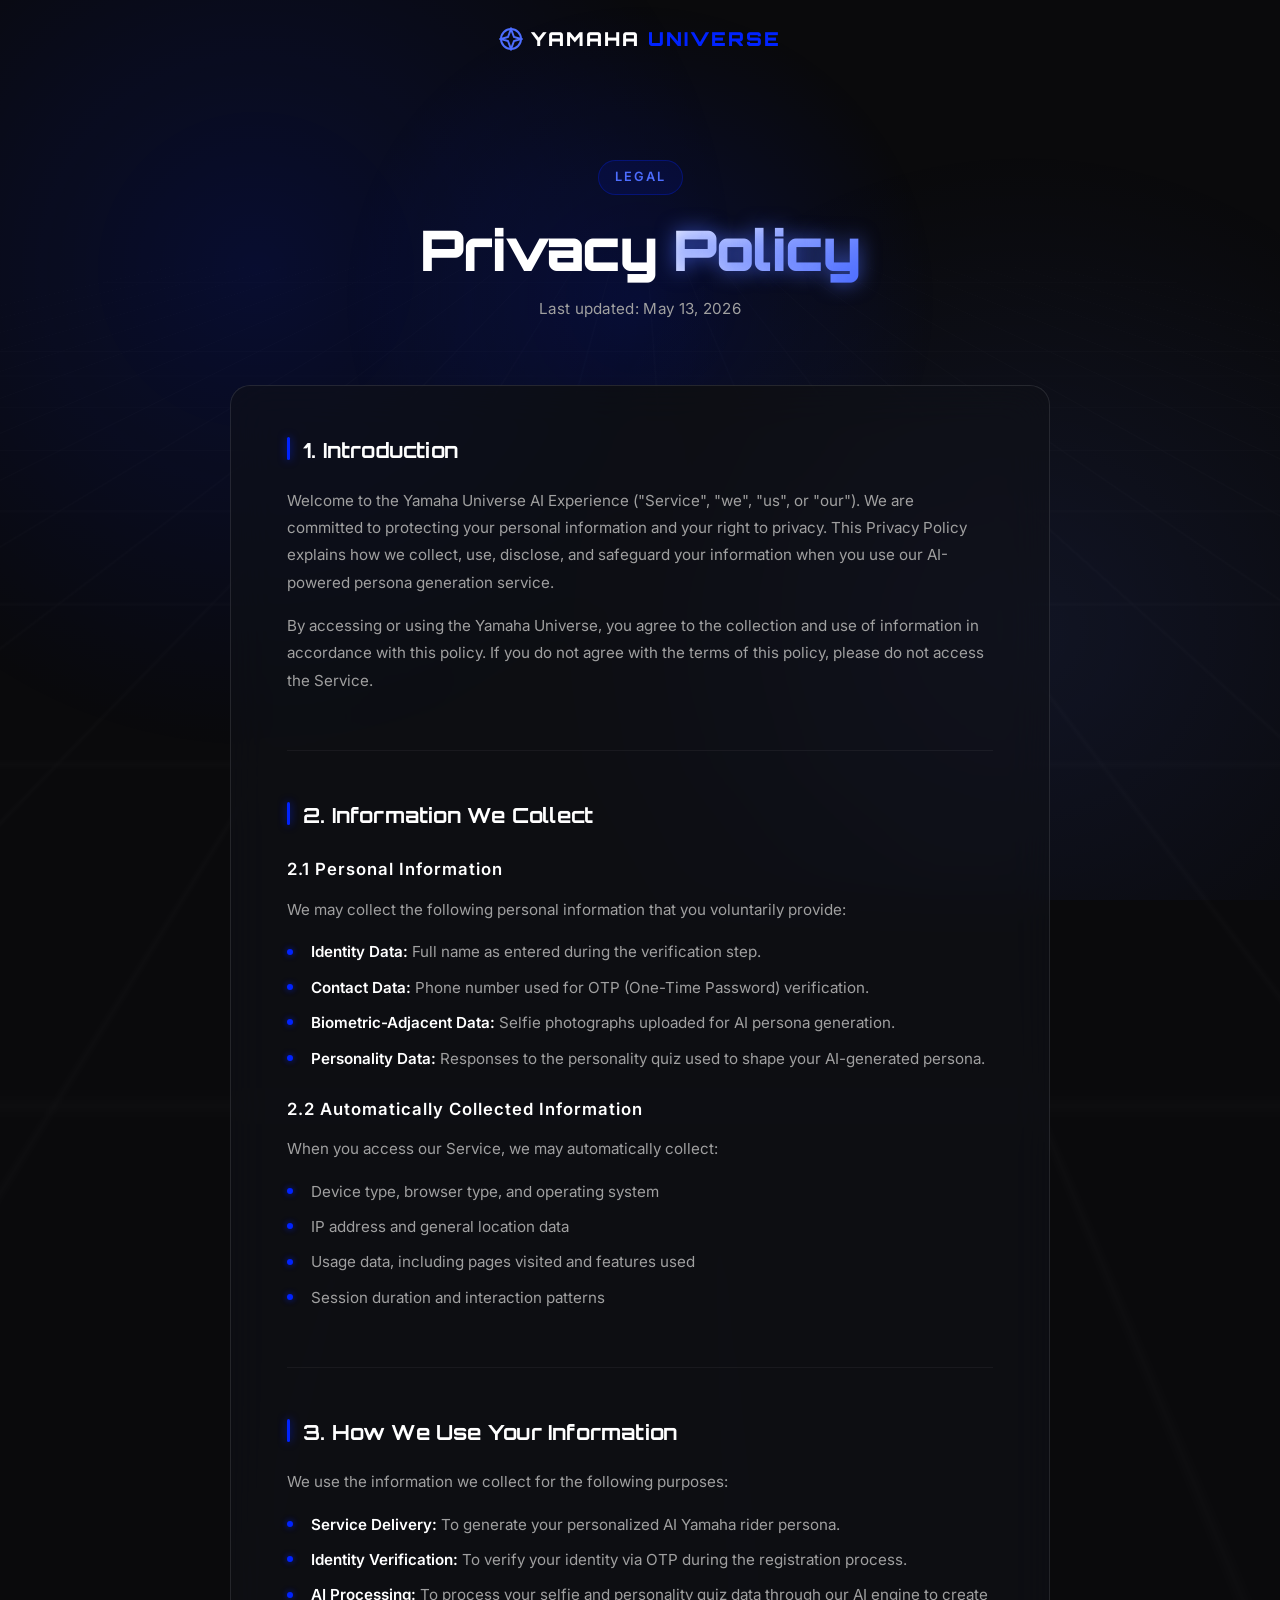
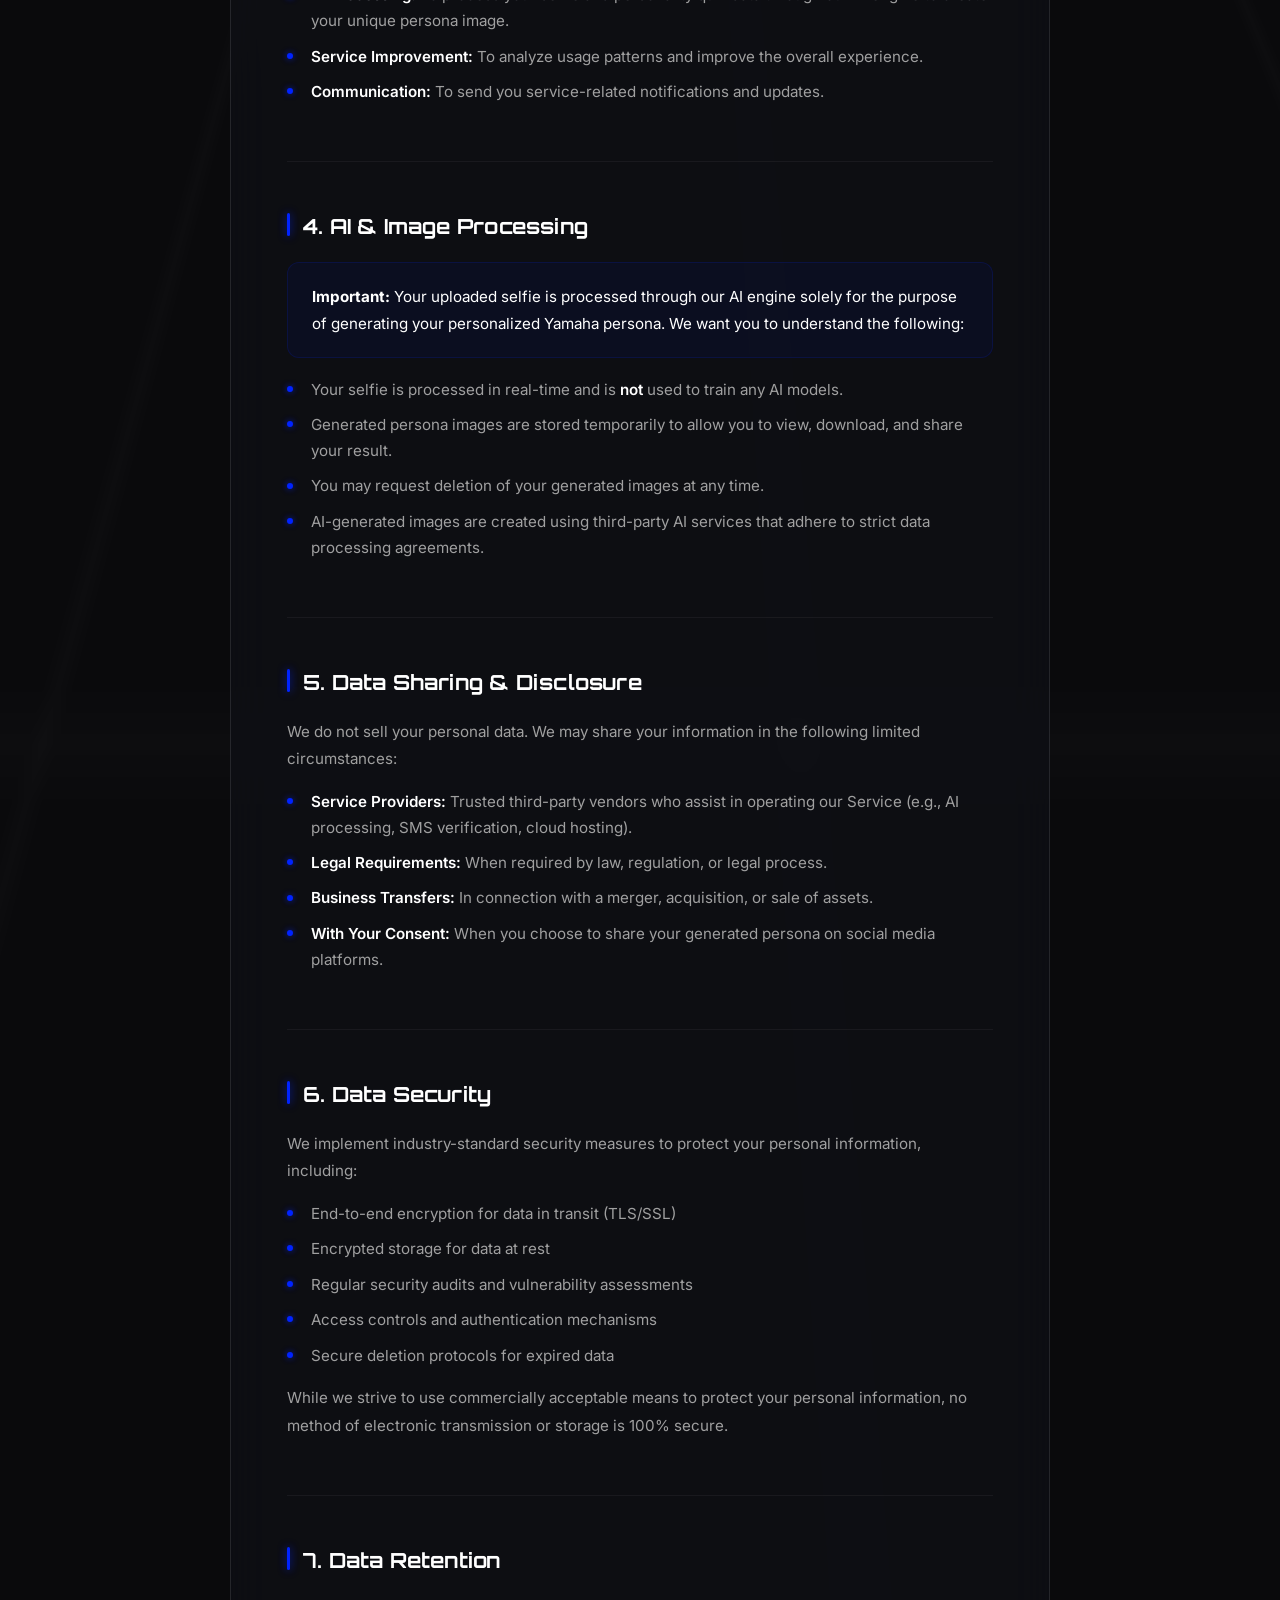
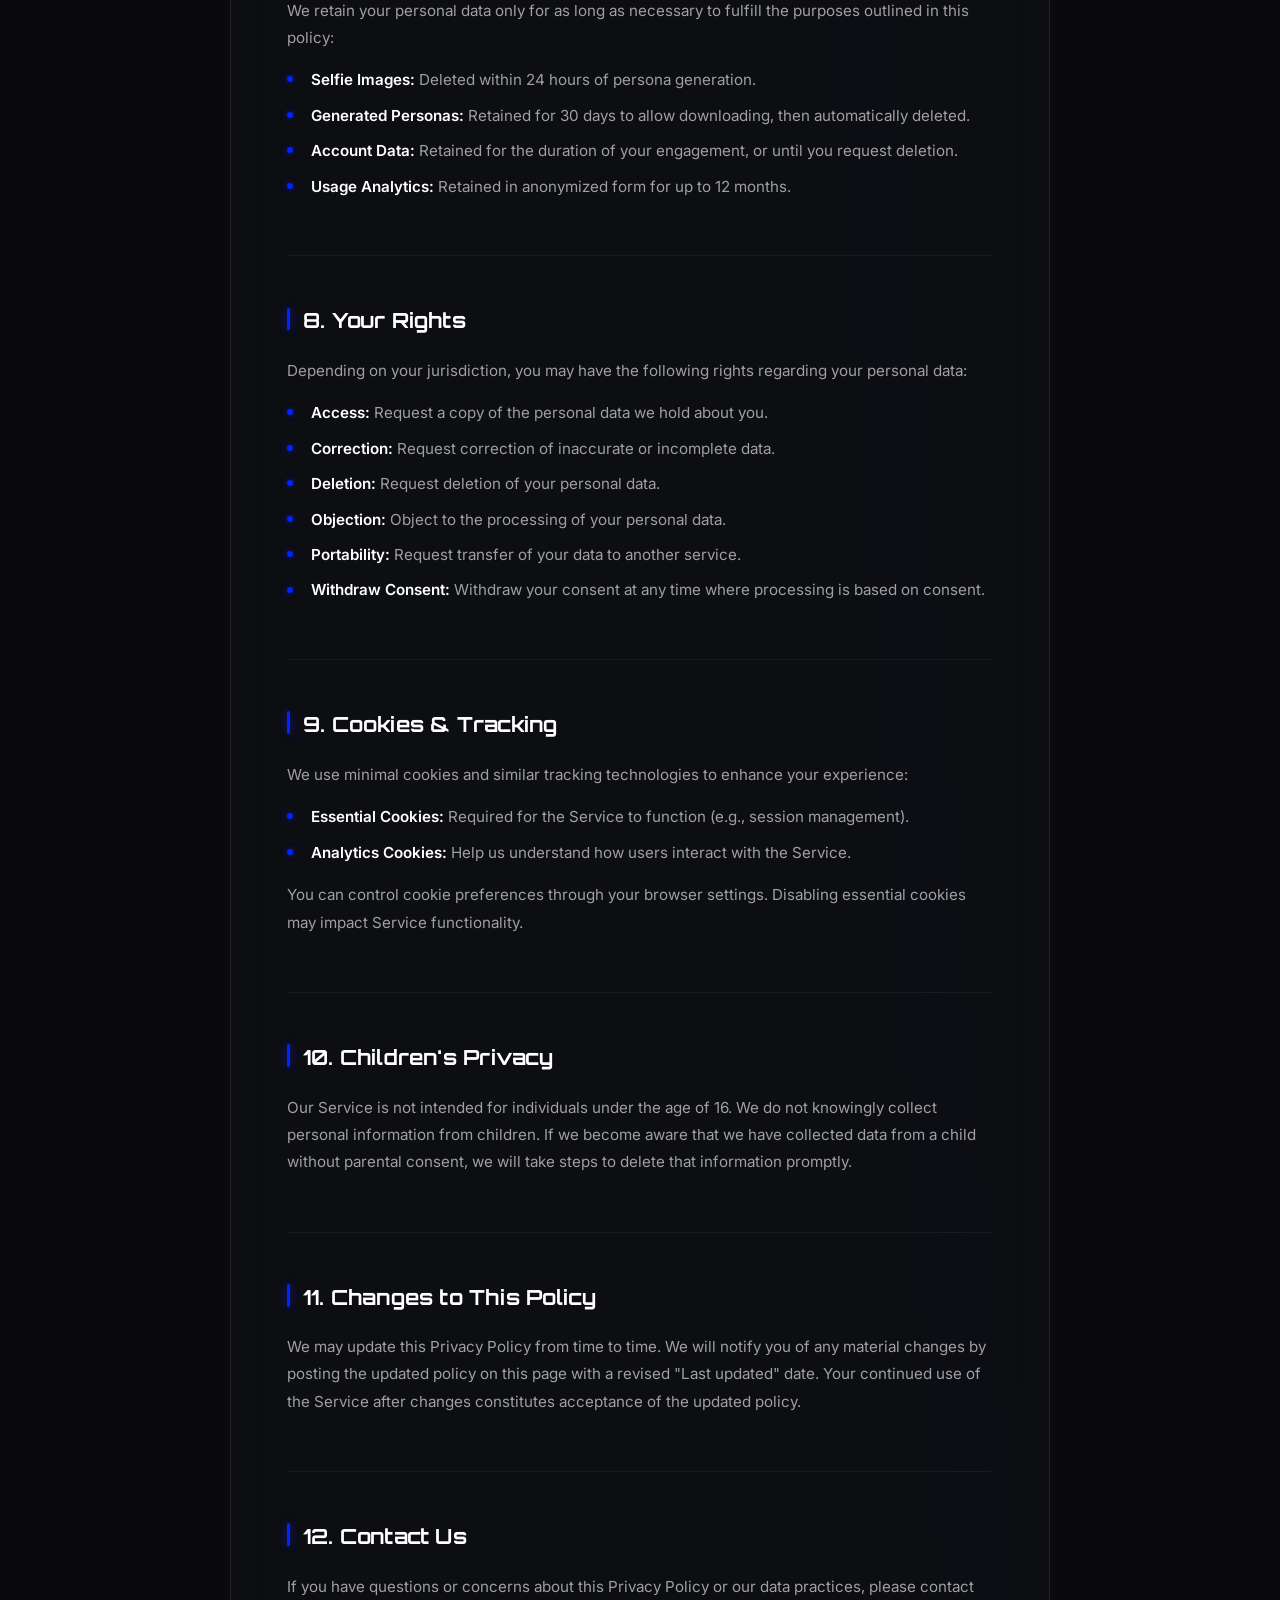
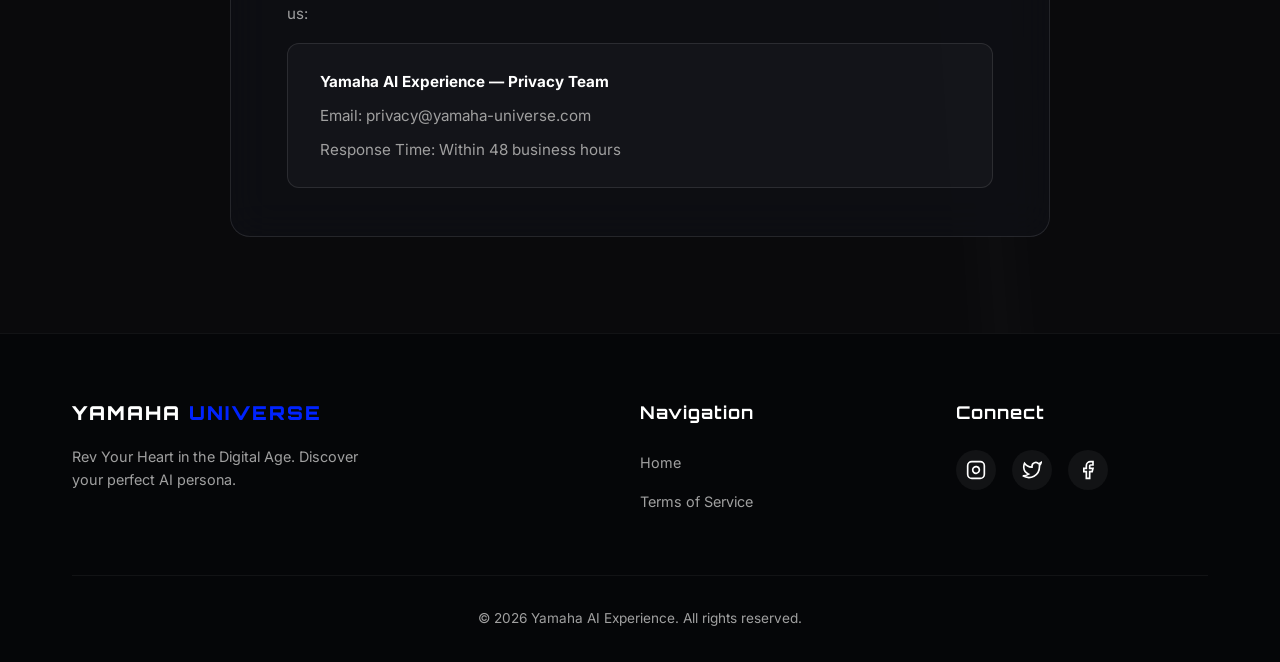
==== privacy-policy.html @ 85ea6827 "first commit" ====
<!DOCTYPE html>
<html lang="en">

<head>
    <meta charset="UTF-8">
    <meta name="viewport" content="width=device-width, initial-scale=1.0">
    <title>Privacy Policy — Yamaha Universe</title>
    <meta name="description"
        content="Privacy Policy for the Yamaha Universe AI Experience. Learn how we collect, use, and protect your personal data.">
    <link rel="stylesheet" href="css/style.css">
    <link rel="stylesheet" href="css/legal.css">
    <link rel="preconnect" href="https://fonts.googleapis.com">
    <link rel="preconnect" href="https://fonts.gstatic.com" crossorigin>
    <link
        href="https://fonts.googleapis.com/css2?family=Inter:wght@300;400;500;600&family=Orbitron:wght@500;700;900&display=swap"
        rel="stylesheet">
</head>

<body>
    <!-- Background Elements -->
    <div class="ambient-background"></div>
    <div class="grid-overlay"></div>

    <header class="navbar">
        <div class="container nav-container">
            <div class="logo">
                <a href="index.html"
                    style="text-decoration: none; color: inherit; display: flex; align-items: center; gap: 0.5rem;">
                    <svg width="24" height="24" viewBox="0 0 24 24" fill="none" stroke="currentColor" stroke-width="2"
                        class="logo-icon">
                        <circle cx="12" cy="12" r="10"></circle>
                        <polygon points="12 2 15 10 22 12 15 14 12 22 9 14 2 12 9 10"></polygon>
                    </svg>
                    YAMAHA <span class="logo-accent">UNIVERSE</span>
                </a>
            </div>
        </div>
    </header>

    <main>
        <section class="legal-hero">
            <div class="container">
                <div class="legal-hero-content fade-in">
                    <div class="badge">Legal</div>
                    <h1 class="legal-title slide-up">
                        Privacy <span class="text-gradient glow-text">Policy</span>
                    </h1>
                    <p class="legal-updated slide-up" style="animation-delay: 0.1s;">
                        Last updated: May 13, 2026
                    </p>
                </div>
            </div>
        </section>

        <section class="legal-content">
            <div class="container">
                <div class="legal-body glass-panel fade-in" style="animation-delay: 0.2s;">

                    <div class="legal-section" id="introduction">
                        <h2>1. Introduction</h2>
                        <p>Welcome to the Yamaha Universe AI Experience ("Service", "we", "us", or "our"). We are
                            committed to protecting your personal information and your right to privacy. This Privacy
                            Policy explains how we collect, use, disclose, and safeguard your information when you use
                            our AI-powered persona generation service.</p>
                        <p>By accessing or using the Yamaha Universe, you agree to the collection and use of information
                            in accordance with this policy. If you do not agree with the terms of this policy, please do
                            not access the Service.</p>
                    </div>

                    <div class="legal-section" id="information-we-collect">
                        <h2>2. Information We Collect</h2>

                        <h3>2.1 Personal Information</h3>
                        <p>We may collect the following personal information that you voluntarily provide:</p>
                        <ul>
                            <li><strong>Identity Data:</strong> Full name as entered during the verification step.</li>
                            <li><strong>Contact Data:</strong> Phone number used for OTP (One-Time Password)
                                verification.</li>
                            <li><strong>Biometric-Adjacent Data:</strong> Selfie photographs uploaded for AI persona
                                generation.</li>
                            <li><strong>Personality Data:</strong> Responses to the personality quiz used to shape your
                                AI-generated persona.</li>
                        </ul>

                        <h3>2.2 Automatically Collected Information</h3>
                        <p>When you access our Service, we may automatically collect:</p>
                        <ul>
                            <li>Device type, browser type, and operating system</li>
                            <li>IP address and general location data</li>
                            <li>Usage data, including pages visited and features used</li>
                            <li>Session duration and interaction patterns</li>
                        </ul>
                    </div>

                    <div class="legal-section" id="how-we-use">
                        <h2>3. How We Use Your Information</h2>
                        <p>We use the information we collect for the following purposes:</p>
                        <ul>
                            <li><strong>Service Delivery:</strong> To generate your personalized AI Yamaha rider
                                persona.</li>
                            <li><strong>Identity Verification:</strong> To verify your identity via OTP during the
                                registration process.</li>
                            <li><strong>AI Processing:</strong> To process your selfie and personality quiz data through
                                our AI engine to create your unique persona image.</li>
                            <li><strong>Service Improvement:</strong> To analyze usage patterns and improve the overall
                                experience.</li>
                            <li><strong>Communication:</strong> To send you service-related notifications and updates.
                            </li>
                        </ul>
                    </div>

                    <div class="legal-section" id="ai-data">
                        <h2>4. AI & Image Processing</h2>
                        <div class="legal-highlight">
                            <p><strong>Important:</strong> Your uploaded selfie is processed through our AI engine
                                solely for the purpose of generating your personalized Yamaha persona. We want you to
                                understand the following:</p>
                        </div>
                        <ul>
                            <li>Your selfie is processed in real-time and is <strong>not</strong> used to train any AI
                                models.</li>
                            <li>Generated persona images are stored temporarily to allow you to view, download, and
                                share your result.</li>
                            <li>You may request deletion of your generated images at any time.</li>
                            <li>AI-generated images are created using third-party AI services that adhere to strict data
                                processing agreements.</li>
                        </ul>
                    </div>

                    <div class="legal-section" id="data-sharing">
                        <h2>5. Data Sharing & Disclosure</h2>
                        <p>We do not sell your personal data. We may share your information in the following limited
                            circumstances:</p>
                        <ul>
                            <li><strong>Service Providers:</strong> Trusted third-party vendors who assist in operating
                                our Service (e.g., AI processing, SMS verification, cloud hosting).</li>
                            <li><strong>Legal Requirements:</strong> When required by law, regulation, or legal process.
                            </li>
                            <li><strong>Business Transfers:</strong> In connection with a merger, acquisition, or sale
                                of assets.</li>
                            <li><strong>With Your Consent:</strong> When you choose to share your generated persona on
                                social media platforms.</li>
                        </ul>
                    </div>

                    <div class="legal-section" id="data-security">
                        <h2>6. Data Security</h2>
                        <p>We implement industry-standard security measures to protect your personal information,
                            including:</p>
                        <ul>
                            <li>End-to-end encryption for data in transit (TLS/SSL)</li>
                            <li>Encrypted storage for data at rest</li>
                            <li>Regular security audits and vulnerability assessments</li>
                            <li>Access controls and authentication mechanisms</li>
                            <li>Secure deletion protocols for expired data</li>
                        </ul>
                        <p>While we strive to use commercially acceptable means to protect your personal information, no
                            method of electronic transmission or storage is 100% secure.</p>
                    </div>

                    <div class="legal-section" id="data-retention">
                        <h2>7. Data Retention</h2>
                        <p>We retain your personal data only for as long as necessary to fulfill the purposes outlined
                            in this policy:</p>
                        <ul>
                            <li><strong>Selfie Images:</strong> Deleted within 24 hours of persona generation.</li>
                            <li><strong>Generated Personas:</strong> Retained for 30 days to allow downloading, then
                                automatically deleted.</li>
                            <li><strong>Account Data:</strong> Retained for the duration of your engagement, or until
                                you request deletion.</li>
                            <li><strong>Usage Analytics:</strong> Retained in anonymized form for up to 12 months.</li>
                        </ul>
                    </div>

                    <div class="legal-section" id="your-rights">
                        <h2>8. Your Rights</h2>
                        <p>Depending on your jurisdiction, you may have the following rights regarding your personal
                            data:</p>
                        <ul>
                            <li><strong>Access:</strong> Request a copy of the personal data we hold about you.</li>
                            <li><strong>Correction:</strong> Request correction of inaccurate or incomplete data.</li>
                            <li><strong>Deletion:</strong> Request deletion of your personal data.</li>
                            <li><strong>Objection:</strong> Object to the processing of your personal data.</li>
                            <li><strong>Portability:</strong> Request transfer of your data to another service.</li>
                            <li><strong>Withdraw Consent:</strong> Withdraw your consent at any time where processing is
                                based on consent.</li>
                        </ul>
                    </div>

                    <div class="legal-section" id="cookies">
                        <h2>9. Cookies & Tracking</h2>
                        <p>We use minimal cookies and similar tracking technologies to enhance your experience:</p>
                        <ul>
                            <li><strong>Essential Cookies:</strong> Required for the Service to function (e.g., session
                                management).</li>
                            <li><strong>Analytics Cookies:</strong> Help us understand how users interact with the
                                Service.</li>
                        </ul>
                        <p>You can control cookie preferences through your browser settings. Disabling essential cookies
                            may impact Service functionality.</p>
                    </div>

                    <div class="legal-section" id="children">
                        <h2>10. Children's Privacy</h2>
                        <p>Our Service is not intended for individuals under the age of 16. We do not knowingly collect
                            personal information from children. If we become aware that we have collected data from a
                            child without parental consent, we will take steps to delete that information promptly.</p>
                    </div>

                    <div class="legal-section" id="changes">
                        <h2>11. Changes to This Policy</h2>
                        <p>We may update this Privacy Policy from time to time. We will notify you of any material
                            changes by posting the updated policy on this page with a revised "Last updated" date. Your
                            continued use of the Service after changes constitutes acceptance of the updated policy.</p>
                    </div>

                    <div class="legal-section" id="contact">
                        <h2>12. Contact Us</h2>
                        <p>If you have questions or concerns about this Privacy Policy or our data practices, please
                            contact us:</p>
                        <div class="legal-contact-card">
                            <p><strong>Yamaha AI Experience — Privacy Team</strong></p>
                            <p>Email: privacy@yamaha-universe.com</p>
                            <p>Response Time: Within 48 business hours</p>
                        </div>
                    </div>

                </div>
            </div>
        </section>
    </main>

    <footer class="footer">
        <div class="container footer-container">
            <div class="footer-top">
                <div class="footer-brand">
                    <div class="logo">
                        YAMAHA <span class="logo-accent">UNIVERSE</span>
                    </div>
                    <p class="footer-tagline">Rev Your Heart in the Digital Age. Discover your perfect AI persona.</p>
                </div>
                <div class="footer-nav">
                    <h4>Navigation</h4>
                    <ul>
                        <li> <a href="index.html">Home</a></li>
                        <li><a href="terms-of-service.html">Terms of Service</a></li>
                    </ul>
                </div>
                <div class="footer-social">
                    <h4>Connect</h4>
                    <div class="social-links">
                        <a href="#" class="social-icon" aria-label="Instagram">
                            <svg viewBox="0 0 24 24" width="20" height="20" fill="none" stroke="currentColor"
                                stroke-width="2">
                                <rect x="2" y="2" width="20" height="20" rx="5" ry="5"></rect>
                                <path d="M16 11.37A4 4 0 1 1 12.63 8 4 4 0 0 1 16 11.37z"></path>
                                <line x1="17.5" y1="6.5" x2="17.51" y2="6.5"></line>
                            </svg>
                        </a>
                        <a href="#" class="social-icon" aria-label="Twitter">
                            <svg viewBox="0 0 24 24" width="20" height="20" fill="none" stroke="currentColor"
                                stroke-width="2">
                                <path
                                    d="M23 3a10.9 10.9 0 0 1-3.14 1.53 4.48 4.48 0 0 0-7.86 3v1A10.66 10.66 0 0 1 3 4s-4 9 5 13a11.64 11.64 0 0 1-7 2c9 5 20 0 20-11.5a4.5 4.5 0 0 0-.08-.83A7.72 7.72 0 0 0 23 3z">
                                </path>
                            </svg>
                        </a>
                        <a href="#" class="social-icon" aria-label="Facebook">
                            <svg viewBox="0 0 24 24" width="20" height="20" fill="none" stroke="currentColor"
                                stroke-width="2">
                                <path d="M18 2h-3a5 5 0 0 0-5 5v3H7v4h3v8h4v-8h3l1-4h-4V7a1 1 0 0 1 1-1h3z"></path>
                            </svg>
                        </a>
                    </div>
                </div>
            </div>
            <div class="footer-bottom">
                <p>&copy; 2026 Yamaha AI Experience. All rights reserved.</p>
            </div>
        </div>
    </footer>

    <script src="js/script.js"></script>
</body>

</html>
---- css/style.css ----
/* Base and Variables */
:root {
    --yamaha-blue: #0023ff;
    --primary: var(--yamaha-blue);
    --primary-glow: rgba(0, 35, 255, 0.7);
    --cyan: #4d6dff;
    --cyan-glow: rgba(77, 109, 255, 0.7);
    --bg-dark: #0a0a0c;
    --bg-surface: #141416;
    --bg-card: rgba(16, 18, 24, 0.6);
    --bg-card-hover: rgba(22, 24, 36, 0.8);
    --text-primary: #ffffff;
    --text-main: var(--text-primary);
    --text-secondary: #a0a0a0;
    --text-muted: var(--text-secondary);
    --accent: var(--yamaha-blue);
    --border-color: rgba(255, 255, 255, 0.1);
    --border-glow: rgba(0, 35, 255, 0.3);

    --font-heading: 'Orbitron', sans-serif;
    --font-body: 'Inter', sans-serif;

    --transition-fast: 0.2s ease;
    --transition-normal: 0.4s cubic-bezier(0.16, 1, 0.3, 1);
    --transition-slow: 0.8s cubic-bezier(0.16, 1, 0.3, 1);
}

* {
    margin: 0;
    padding: 0;
    box-sizing: border-box;
}

html {
    scroll-behavior: smooth;
}

body {
    font-family: var(--font-body);
    background-color: var(--bg-dark);
    color: var(--text-main);
    line-height: 1.6;
    overflow-x: hidden;
}

/* Background Effects */
.ambient-background {
    position: fixed;
    top: 0;
    left: 0;
    width: 100vw;
    height: 100vh;
    background: radial-gradient(circle at 20% 30%, rgba(0, 35, 255, 0.15) 0%, transparent 40%),
        radial-gradient(circle at 80% 70%, rgba(77, 109, 255, 0.1) 0%, transparent 40%);
    z-index: -2;
}

.grid-overlay {
    position: fixed;
    top: 0;
    left: 0;
    width: 100vw;
    height: 100vh;
    background-image:
        linear-gradient(rgba(255, 255, 255, 0.03) 1px, transparent 1px),
        linear-gradient(90deg, rgba(255, 255, 255, 0.03) 1px, transparent 1px);
    background-size: 50px 50px;
    z-index: -1;
    transform: perspective(500px) rotateX(60deg) translateY(-100px) scale(2);
    opacity: 0.3;
    animation: gridMove 20s linear infinite;
}

@keyframes gridMove {
    0% {
        background-position: 0 0;
    }

    100% {
        background-position: 0 50px;
    }
}

#particles-container {
    position: fixed;
    top: 0;
    left: 0;
    width: 100vw;
    height: 100vh;
    z-index: 0;
    pointer-events: none;
}

.particle {
    position: absolute;
    background: var(--cyan);
    border-radius: 50%;
    filter: blur(1px);
    opacity: 0.6;
    animation: floatParticle linear forwards;
}

@keyframes floatParticle {
    0% {
        transform: translateY(0) scale(1);
        opacity: 0;
    }

    10% {
        opacity: 0.6;
    }

    90% {
        opacity: 0.6;
    }

    100% {
        transform: translateY(-100vh) scale(0);
        opacity: 0;
    }
}

/* Typography & Utilities */
h1,
h2,
h3,
h4,
h5,
h6 {
    font-family: var(--font-heading);
    letter-spacing: 1px;
}

.text-gradient {
    background: linear-gradient(135deg, var(--text-main) 0%, var(--cyan) 100%);
    -webkit-background-clip: text;
    -webkit-text-fill-color: transparent;
    background-clip: text;
}

.glow-text {
    text-shadow: 0 0 20px var(--cyan-glow);
}

.container {
    width: 100%;
    max-width: 1200px;
    margin: 0 auto;
    padding: 0 2rem;
}

/* Navbar */
.navbar {
    position: fixed;
    top: 0;
    left: 0;
    width: 100%;
    padding: 1.5rem 0;
    z-index: 100;
    transition: var(--transition-fast);
    background: transparent;
}

.navbar.scrolled {
    background: rgba(10, 12, 16, 0.9);
    backdrop-filter: blur(10px);
    border-bottom: 1px solid var(--border-color);
    padding: 1rem 0;
}

.nav-container {
    display: flex;
    justify-content: center;
    align-items: center;
}

.logo {
    display: flex;
    align-items: center;
    gap: 0.5rem;
    font-family: var(--font-heading);
    font-weight: 900;
    font-size: 1.2rem;
    letter-spacing: 2px;
}

.logo-icon {
    color: var(--cyan);
}

.logo-accent {
    color: var(--primary);
}

.nav-links a {
    color: var(--text-main);
    text-decoration: none;
    margin-left: 2rem;
    font-size: 0.9rem;
    font-weight: 500;
    transition: var(--transition-fast);
}

.nav-links a:hover {
    color: var(--cyan);
    text-shadow: 0 0 10px var(--cyan-glow);
}

/* Buttons */
.btn {
    display: inline-flex;
    align-items: center;
    justify-content: center;
    gap: 0.75rem;
    padding: 0.8rem 2rem;
    border-radius: 4px;
    font-family: var(--font-heading);
    font-weight: 700;
    font-size: 1rem;
    text-transform: uppercase;
    letter-spacing: 1px;
    cursor: pointer;
    transition: var(--transition-normal);
    border: none;
    outline: none;
    position: relative;
    overflow: hidden;
}

.btn-primary {
    background: linear-gradient(135deg, var(--primary), var(--primary-glow));
    color: white;
    z-index: 1;
}

.btn-primary::before {
    content: '';
    position: absolute;
    top: 0;
    left: 0;
    width: 100%;
    height: 100%;
    background: linear-gradient(135deg, var(--cyan), var(--primary));
    z-index: -1;
    transition: var(--transition-normal);
    opacity: 0;
}

.btn-primary:hover::before {
    opacity: 1;
}

.btn-glow {
    box-shadow: 0 0 20px var(--primary-glow);
}

.btn-glow:hover {
    box-shadow: 0 0 30px var(--cyan-glow);
    transform: translateY(-2px);
}

/* .btn-large {
    padding: 1rem 3rem;
    font-size: 1.2rem;
} */

/* Hero Section */
.hero {
    position: relative;
    min-height: 100vh;
    display: flex;
    align-items: center;
    padding-top: 80px;
    overflow: hidden;
    z-index: 1;
}

.hero-container {
    display: grid;
    grid-template-columns: 1fr 1fr;
    gap: 4rem;
    align-items: center;
}

.badge {
    display: inline-block;
    padding: 0.4rem 1rem;
    background: rgba(0, 35, 255, 0.1);
    border: 1px solid rgba(0, 35, 255, 0.3);
    border-radius: 20px;
    font-size: 0.8rem;
    font-weight: 600;
    color: var(--cyan);
    margin-bottom: 1.5rem;
    text-transform: uppercase;
    letter-spacing: 2px;
}

.hero-title {
    font-size: 3rem;
    line-height: 1.1;
    margin-bottom: 1.5rem;
}

.hero-subtitle {
    font-size: 1.2rem;
    color: var(--text-muted);
    margin-bottom: 2.5rem;
    max-width: 90%;
}

.hologram-container {
    position: relative;
    width: 100%;
    aspect-ratio: 1;
    display: flex;
    align-items: center;
    justify-content: center;
}

.hologram-rings {
    position: absolute;
    top: 50%;
    left: 50%;
    transform: translate(-50%, -50%) rotateX(70deg);
    width: 120%;
    height: 120%;
    z-index: -1;
}

.ring {
    position: absolute;
    top: 50%;
    left: 50%;
    transform: translate(-50%, -50%);
    border-radius: 50%;
    border: 1px solid var(--cyan);
    opacity: 0.3;
}

.ring-1 {
    width: 60%;
    height: 60%;
    animation: spin 10s linear infinite;
    border-top-color: transparent;
}

.ring-2 {
    width: 80%;
    height: 80%;
    animation: spin 15s linear infinite reverse;
    border-left-color: transparent;
    opacity: 0.2;
}

.ring-3 {
    width: 100%;
    height: 100%;
    animation: spin 20s linear infinite;
    border-bottom-color: transparent;
    opacity: 0.1;
}

@keyframes spin {
    100% {
        transform: translate(-50%, -50%) rotate(360deg);
    }
}

.glass-panel {
    background: var(--bg-card);
    backdrop-filter: blur(12px);
    -webkit-backdrop-filter: blur(12px);
    border: 1px solid var(--border-color);
    border-radius: 12px;
    overflow: hidden;
}

.image-wrapper {
    position: relative;
    width: 90%;
    height: 90%;
    border-radius: 16px;
    padding: 1rem;
    box-shadow: 0 20px 50px rgba(0, 0, 0, 0.5);
    animation: floating 6s ease-in-out infinite;
}

.hero-img {
    width: 100%;
    height: 100%;
    object-fit: cover;
    border-radius: 8px;
    filter: contrast(1.2) saturate(1.1);
}

.tech-overlay {
    position: absolute;
    top: 0;
    left: 0;
    width: 100%;
    height: 100%;
    pointer-events: none;
}

.corner {
    position: absolute;
    width: 20px;
    height: 20px;
    border-color: var(--cyan);
    border-style: solid;
}

.top-left {
    top: 10px;
    left: 10px;
    border-width: 2px 0 0 2px;
}

.top-right {
    top: 10px;
    right: 10px;
    border-width: 2px 2px 0 0;
}

.bottom-left {
    bottom: 10px;
    left: 10px;
    border-width: 0 0 2px 2px;
}

.bottom-right {
    bottom: 10px;
    right: 10px;
    border-width: 0 2px 2px 0;
}

.crosshair {
    position: absolute;
    top: 50%;
    left: 50%;
    transform: translate(-50%, -50%);
    width: 40px;
    height: 40px;
}

.crosshair::before,
.crosshair::after {
    content: '';
    position: absolute;
    background: var(--cyan);
    opacity: 0.5;
}

.crosshair::before {
    top: 50%;
    left: 0;
    width: 100%;
    height: 1px;
}

.crosshair::after {
    top: 0;
    left: 50%;
    width: 1px;
    height: 100%;
}

.scanner-line {
    position: absolute;
    top: 0;
    left: 0;
    width: 100%;
    height: 2px;
    background: var(--cyan);
    box-shadow: 0 0 10px var(--cyan), 0 0 20px var(--cyan);
    animation: scan 4s ease-in-out infinite;
    opacity: 0.7;
    z-index: 10;
}

@keyframes scan {

    0%,
    100% {
        top: 0%;
        opacity: 0;
    }

    10%,
    90% {
        opacity: 0.7;
    }

    50% {
        top: 100%;
    }
}

@keyframes floating {

    0%,
    100% {
        transform: translateY(0);
    }

    50% {
        transform: translateY(-20px);
    }
}

.floating-card {
    position: absolute;
    background: rgba(10, 12, 16, 0.8);
    backdrop-filter: blur(8px);
    border: 1px solid var(--border-color);
    border-radius: 8px;
    padding: 0.8rem 1.2rem;
    display: flex;
    align-items: center;
    gap: 1rem;
    box-shadow: 0 10px 30px rgba(0, 0, 0, 0.5);
    z-index: 5;
}

.floating-card .icon-box {
    background: rgba(0, 35, 255, 0.1);
    color: var(--cyan);
    width: 32px;
    height: 32px;
    border-radius: 50%;
    display: flex;
    align-items: center;
    justify-content: center;
}

.stat-info {
    display: flex;
    flex-direction: column;
}

.stat-info .label {
    font-size: 0.7rem;
    color: var(--text-muted);
    text-transform: uppercase;
}

.stat-info .value {
    font-weight: 700;
    font-size: 0.9rem;
    color: var(--cyan);
}

.style-1 {
    bottom: 20%;
    left: -10%;
    animation: floatAnim1 5s ease-in-out infinite;
}

.style-2 {
    top: 20%;
    right: -10%;
    animation: floatAnim2 7s ease-in-out infinite;
}

@keyframes floatAnim1 {

    0%,
    100% {
        transform: translateY(0) translateX(0);
    }

    50% {
        transform: translateY(-15px) translateX(10px);
    }
}

@keyframes floatAnim2 {

    0%,
    100% {
        transform: translateY(0) translateX(0);
    }

    50% {
        transform: translateY(15px) translateX(-10px);
    }
}

.scroll-indicator {
    position: absolute;
    bottom: 2rem;
    left: 50%;
    transform: translateX(-50%);
    display: flex;
    flex-direction: column;
    align-items: center;
    gap: 0.5rem;
    opacity: 0.7;
    animation: pulseScroll 2s infinite;
}

.mouse {
    width: 26px;
    height: 40px;
    border: 2px solid var(--text-main);
    border-radius: 13px;
    display: flex;
    justify-content: center;
    padding-top: 6px;
}

.wheel {
    width: 4px;
    height: 8px;
    background: var(--cyan);
    border-radius: 2px;
    animation: scrollWheel 1.5s infinite;
}

.scroll-indicator .text {
    font-size: 0.7rem;
    text-transform: uppercase;
    letter-spacing: 2px;
}

@keyframes scrollWheel {
    0% {
        transform: translateY(0);
        opacity: 1;
    }

    100% {
        transform: translateY(10px);
        opacity: 0;
    }
}

@keyframes pulseScroll {

    0%,
    100% {
        opacity: 0.5;
    }

    50% {
        opacity: 1;
    }
}

/* Workflow Section */
.workflow {
    padding: 8rem 0;
    position: relative;
    z-index: 1;
}

.section-header {
    text-align: center;
    margin-bottom: 5rem;
}

.section-title {
    font-size: 3rem;
    margin-bottom: 1rem;
}

.section-subtitle {
    color: var(--text-muted);
    font-size: 1.1rem;
    max-width: 600px;
    margin: 0 auto;
}

.workflow-grid {
    display: grid;
    grid-template-columns: repeat(4, 1fr);
    gap: 2rem;
    margin-bottom: 4rem;
    position: relative;
}

/* Connection lines between cards for desktop */
@media (min-width: 1024px) {
    .step-card:not(:last-child) .step-connector {
        position: absolute;
        top: 2rem;
        right: -2rem;
        width: 2rem;
        height: 2px;
        background: linear-gradient(90deg, var(--cyan), transparent);
        z-index: -1;
    }

    .step-card:not(:last-child)::after {
        content: '';
        position: absolute;
        top: 1.7rem;
        right: -1.5rem;
        width: 0;
        height: 0;
        border-top: 4px solid transparent;
        border-bottom: 4px solid transparent;
        border-left: 6px solid var(--cyan);
    }
}

.step-card {
    padding: 2rem 1.5rem;
    position: relative;
    transition: var(--transition-normal);
    border: 1px solid rgba(255, 255, 255, 0.05);
}

.step-card:hover {
    transform: translateY(-10px);
    border-color: var(--border-glow);
    box-shadow: 0 10px 30px rgba(0, 35, 255, 0.1);
    background: var(--bg-card-hover);
}

.step-header {
    display: flex;
    justify-content: space-between;
    align-items: flex-start;
    margin-bottom: 1.5rem;
}

.step-number {
    font-family: var(--font-heading);
    font-size: 2.5rem;
    font-weight: 900;
    color: transparent;
    -webkit-text-stroke: 1px rgba(255, 255, 255, 0.2);
    transition: var(--transition-normal);
}

.step-card:hover .step-number {
    -webkit-text-stroke: 1px var(--cyan);
    color: rgba(0, 35, 255, 0.1);
}

.step-icon-wrapper {
    width: 50px;
    height: 50px;
    border-radius: 12px;
    background: rgba(0, 35, 255, 0.1);
    display: flex;
    align-items: center;
    justify-content: center;
    color: var(--cyan);
    transition: var(--transition-normal);
}

.step-card:hover .step-icon-wrapper {
    background: var(--cyan);
    color: var(--bg-dark);
    box-shadow: 0 0 20px var(--cyan-glow);
    transform: scale(1.1);
}

.step-title {
    font-size: 1.2rem;
    margin-bottom: 1rem;
    color: white;
}

.step-desc {
    color: var(--text-muted);
    font-size: 0.9rem;
    margin-bottom: 1.5rem;
}

.feature-list {
    list-style: none;
}

.feature-list li {
    display: flex;
    align-items: center;
    gap: 0.5rem;
    font-size: 0.85rem;
    color: var(--text-muted);
    margin-bottom: 0.5rem;
}

.feature-list svg {
    width: 16px;
    height: 16px;
}

.workflow-cta {
    text-align: center;
    margin-top: 3rem;
}

/* Footer */
.footer {
    background: #050608;
    border-top: 1px solid rgba(255, 255, 255, 0.05);
    padding: 4rem 0 2rem;
}

.footer-top {
    display: grid;
    grid-template-columns: 2fr 1fr 1fr;
    gap: 4rem;
    margin-bottom: 3rem;
}

.footer-tagline {
    color: var(--text-muted);
    margin-top: 1rem;
    max-width: 300px;
    font-size: 0.9rem;
}

.footer-nav h4,
.footer-social h4 {
    font-family: var(--font-heading);
    font-size: 1.1rem;
    margin-bottom: 1.5rem;
    color: white;
}

.footer-nav ul {
    list-style: none;
}

.footer-nav ul li {
    margin-bottom: 0.8rem;
}

.footer-nav a {
    color: var(--text-muted);
    text-decoration: none;
    transition: var(--transition-fast);
    font-size: 0.9rem;
}

.footer-nav a:hover {
    color: var(--cyan);
}

.social-links {
    display: flex;
    gap: 1rem;
}

.social-icon {
    width: 40px;
    height: 40px;
    border-radius: 50%;
    background: rgba(255, 255, 255, 0.05);
    display: flex;
    align-items: center;
    justify-content: center;
    color: var(--text-main);
    transition: var(--transition-fast);
}

.social-icon:hover {
    background: var(--cyan);
    color: var(--bg-dark);
    transform: translateY(-3px);
}

.footer-bottom {
    display: flex;
    justify-content: center;
    align-items: center;
    padding-top: 2rem;
    border-top: 1px solid rgba(255, 255, 255, 0.05);
    color: var(--text-muted);
    font-size: 0.85rem;
    text-align: center;
}

.footer-legal a {
    color: var(--text-muted);
    text-decoration: none;
    margin-left: 1.5rem;
    transition: var(--transition-fast);
}

.footer-legal a:hover {
    color: var(--text-main);
}

/* Animations */
.slide-up {
    opacity: 0;
    transform: translateY(30px);
    animation: slideUpAnim 0.8s cubic-bezier(0.16, 1, 0.3, 1) forwards;
}

.fade-in {
    opacity: 0;
    animation: fadeInAnim 1s ease forwards;
}

.reveal {
    opacity: 0;
    transform: translateY(50px);
    transition: all 0.8s cubic-bezier(0.16, 1, 0.3, 1);
}

.reveal.active {
    opacity: 1;
    transform: translateY(0);
}

.reveal-delay-1 {
    transition-delay: 0.1s;
}

.reveal-delay-2 {
    transition-delay: 0.2s;
}

.reveal-delay-3 {
    transition-delay: 0.3s;
}

.reveal-delay-4 {
    transition-delay: 0.4s;
}

@keyframes slideUpAnim {
    to {
        opacity: 1;
        transform: translateY(0);
    }
}

@keyframes fadeInAnim {
    to {
        opacity: 1;
    }
}

/* Responsive Design */
@media (max-width: 1024px) {
    .hero-title {
        font-size: 3rem;
    }

    .workflow-grid {
        grid-template-columns: repeat(2, 1fr);
        gap: 2rem;
    }
}

@media (max-width: 768px) {
    .hero-container {
        grid-template-columns: 1fr;
        text-align: center;
        gap: 3rem;
    }

    .hero-title {
        font-size: 2.5rem;
    }

    .hero-subtitle {
        margin: 0 auto 2rem;
    }

    .hero-actions {
        display: flex;
        justify-content: center;
    }

    .nav-links {
        display: none;
    }

    /* Mobile menu would go here */

    .workflow-grid {
        grid-template-columns: 1fr;
    }

    .footer-top {
        grid-template-columns: 1fr;
        gap: 2rem;
    }

    .footer-bottom {
        flex-direction: column;
        gap: 1rem;
        text-align: center;
    }

    .footer-legal a {
        margin: 0 0.75rem;
    }
}
---- css/legal.css ----
/* Legal Pages — Yamaha Universe */

/* Hero */
.legal-hero {
    position: relative;
    padding: 10rem 0 4rem;
    text-align: center;
    overflow: hidden;
}

.legal-hero::before {
    content: '';
    position: absolute;
    top: 0;
    left: 50%;
    transform: translateX(-50%);
    width: 600px;
    height: 600px;
    background: radial-gradient(circle, rgba(0, 35, 255, 0.15) 0%, transparent 70%);
    pointer-events: none;
    z-index: -1;
}

.legal-hero-content {
    max-width: 600px;
    margin: 0 auto;
}

.legal-title {
    font-family: var(--font-heading);
    font-size: 3.5rem;
    font-weight: 900;
    line-height: 1.1;
    margin-bottom: 1rem;
    letter-spacing: -0.02em;
}

.legal-updated {
    color: var(--text-muted);
    font-size: 0.95rem;
    letter-spacing: 0.02em;
}

/* Content Body */
.legal-content {
    padding-bottom: 6rem;
}

.legal-body {
    max-width: 820px;
    margin: 0 auto;
    padding: 3rem 3.5rem;
    border-radius: 20px;
    background: var(--bg-card);
    border: 1px solid var(--border-color);
    backdrop-filter: blur(20px);
    -webkit-backdrop-filter: blur(20px);
}

.legal-section {
    margin-bottom: 3rem;
    padding-bottom: 2.5rem;
    border-bottom: 1px solid rgba(255, 255, 255, 0.05);
}

.legal-section:last-child {
    margin-bottom: 0;
    padding-bottom: 0;
    border-bottom: none;
}

.legal-section h2 {
    font-family: var(--font-heading);
    font-size: 1.3rem;
    font-weight: 700;
    color: var(--text-main);
    margin-bottom: 1.2rem;
    letter-spacing: 0.01em;
    position: relative;
    padding-left: 1rem;
}

.legal-section h2::before {
    content: '';
    position: absolute;
    left: 0;
    top: 0.15em;
    width: 3px;
    height: 1.1em;
    background: var(--primary);
    border-radius: 2px;
    box-shadow: 0 0 8px var(--primary-glow);
}

.legal-section h3 {
    font-family: var(--font-body);
    font-size: 1.05rem;
    font-weight: 600;
    color: var(--text-main);
    margin: 1.5rem 0 0.8rem;
}

.legal-section p {
    color: var(--text-muted);
    font-size: 0.95rem;
    line-height: 1.8;
    margin-bottom: 1rem;
}

.legal-section ul {
    list-style: none;
    padding: 0;
    margin: 0.5rem 0 1rem;
}

.legal-section ul li {
    position: relative;
    padding-left: 1.5rem;
    margin-bottom: 0.6rem;
    color: var(--text-muted);
    font-size: 0.95rem;
    line-height: 1.7;
}

.legal-section ul li::before {
    content: '';
    position: absolute;
    left: 0;
    top: 0.6em;
    width: 6px;
    height: 6px;
    border-radius: 50%;
    background: var(--primary);
    box-shadow: 0 0 6px var(--primary-glow);
}

.legal-section ul li strong {
    color: var(--text-main);
    font-weight: 600;
}

/* Highlight Box */
.legal-highlight {
    background: rgba(0, 35, 255, 0.06);
    border: 1px solid rgba(0, 35, 255, 0.15);
    border-radius: 12px;
    padding: 1.2rem 1.5rem;
    margin-bottom: 1.2rem;
}

.legal-highlight p {
    color: var(--text-main);
    margin-bottom: 0;
}

/* Contact Card */
.legal-contact-card {
    background: rgba(255, 255, 255, 0.03);
    border: 1px solid var(--border-color);
    border-radius: 12px;
    padding: 1.5rem 2rem;
    margin-top: 1rem;
}

.legal-contact-card p {
    margin-bottom: 0.4rem;
    font-size: 0.95rem;
}

.legal-contact-card p:last-child {
    margin-bottom: 0;
}

.legal-contact-card p strong {
    color: var(--text-main);
}

/* Responsive */
@media (max-width: 768px) {
    .legal-title {
        font-size: 2.4rem;
    }

    .legal-body {
        padding: 2rem 1.5rem;
        border-radius: 16px;
    }

    .legal-section h2 {
        font-size: 1.15rem;
    }

    .legal-hero {
        padding: 8rem 0 3rem;
    }
}

@media (max-width: 480px) {
    .legal-title {
        font-size: 2rem;
    }

    .legal-body {
        padding: 1.5rem 1.2rem;
    }
}
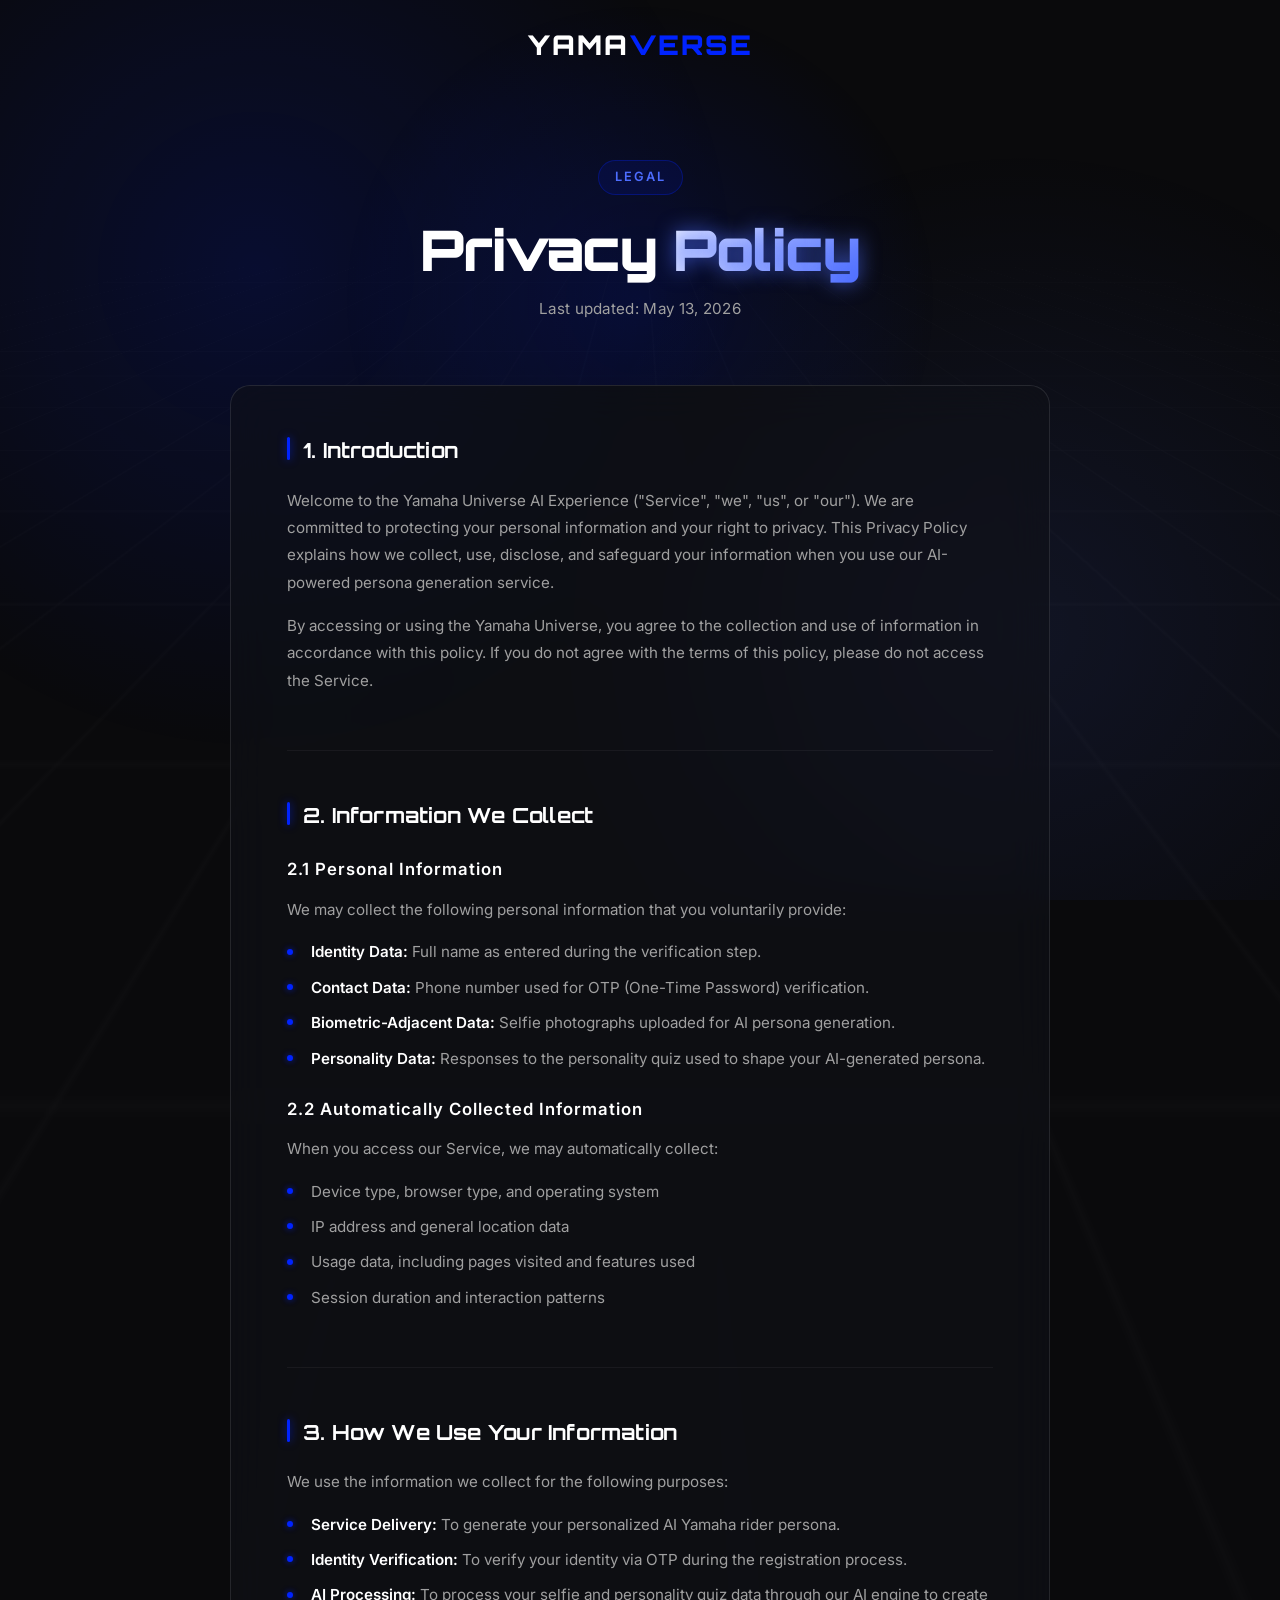
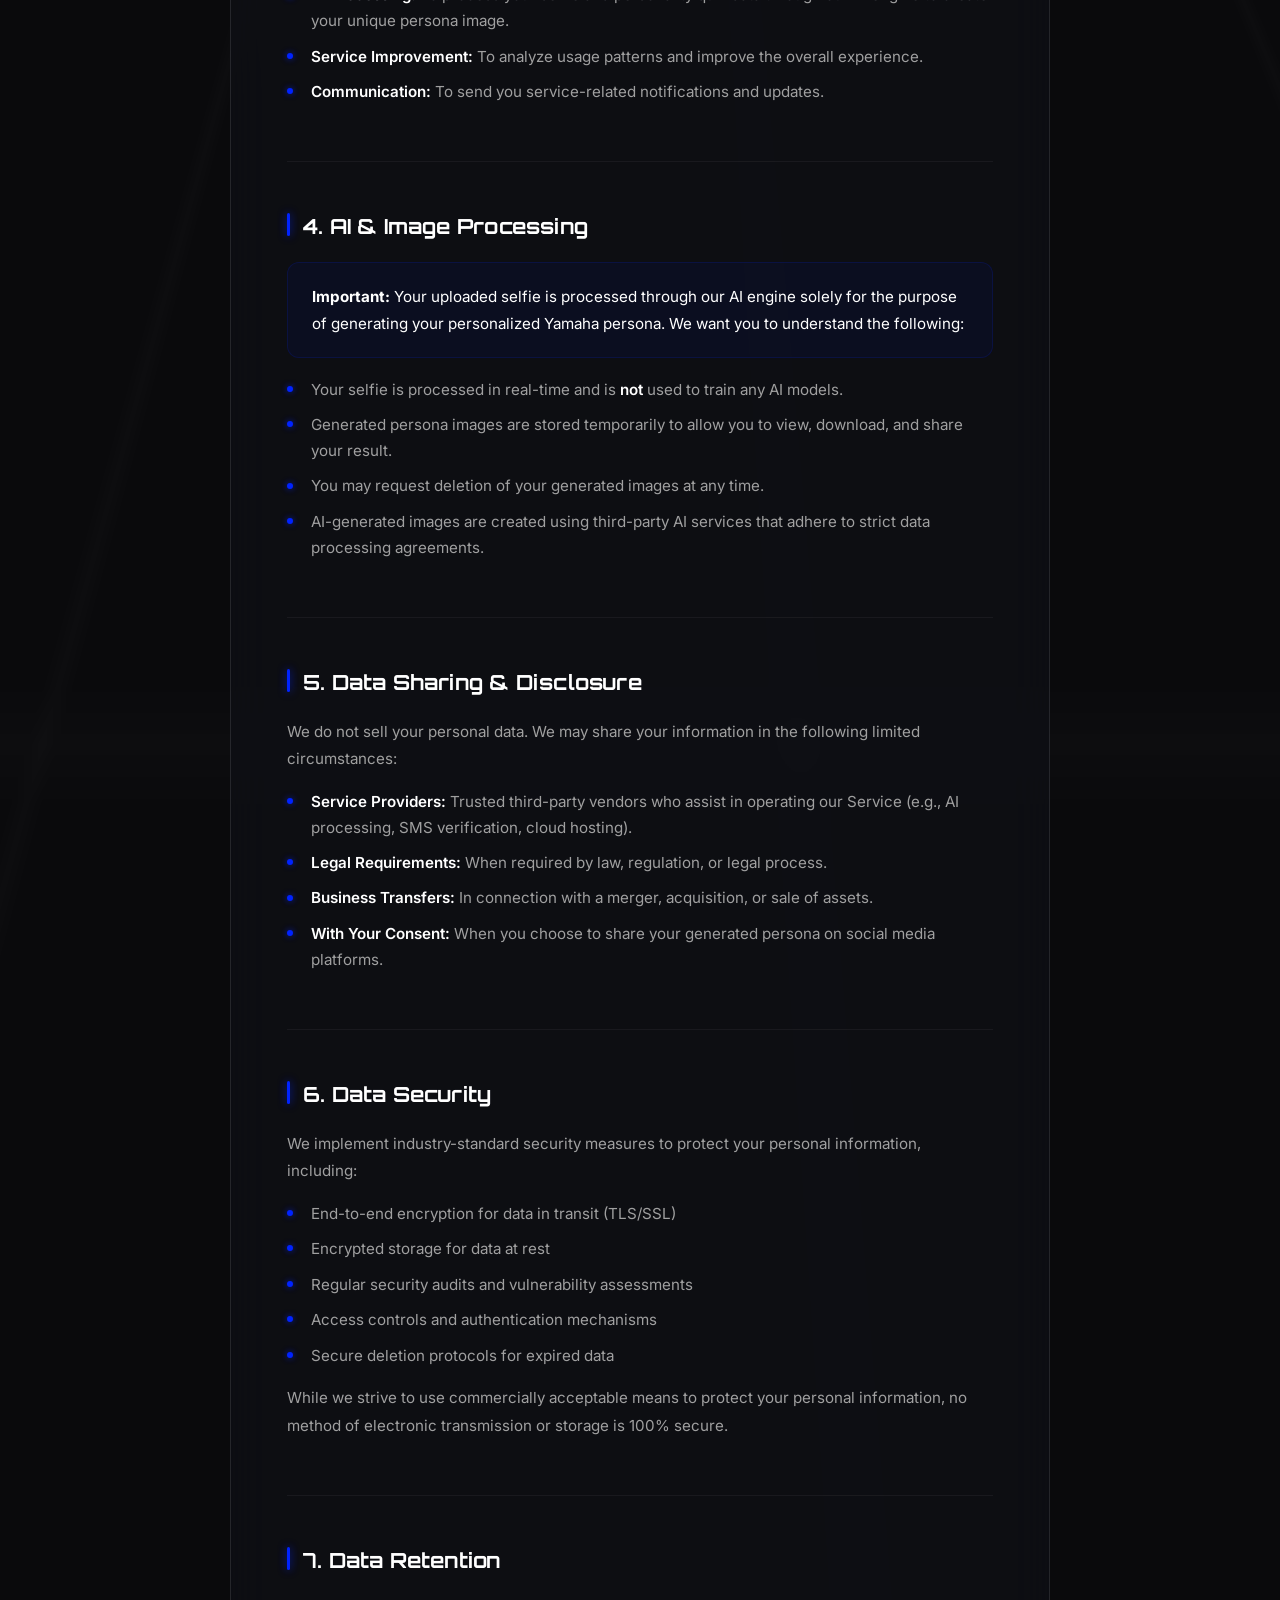
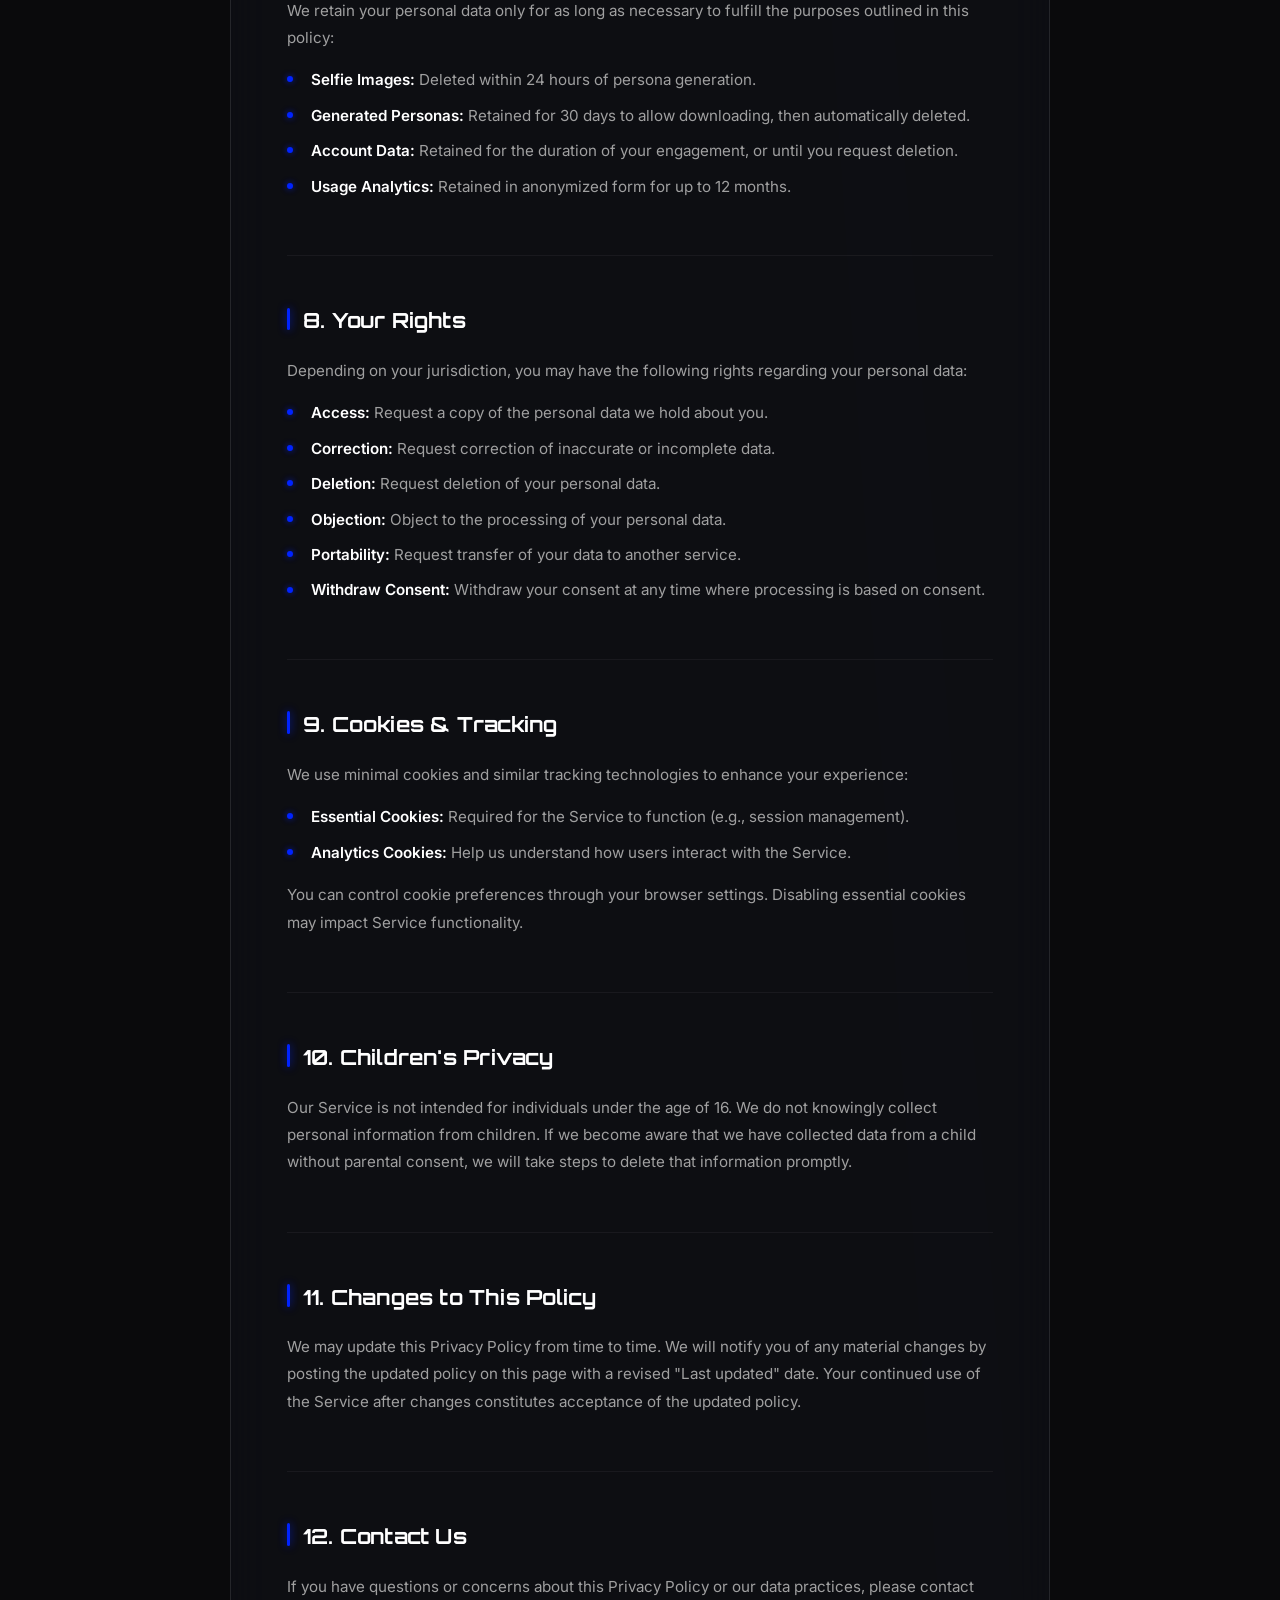
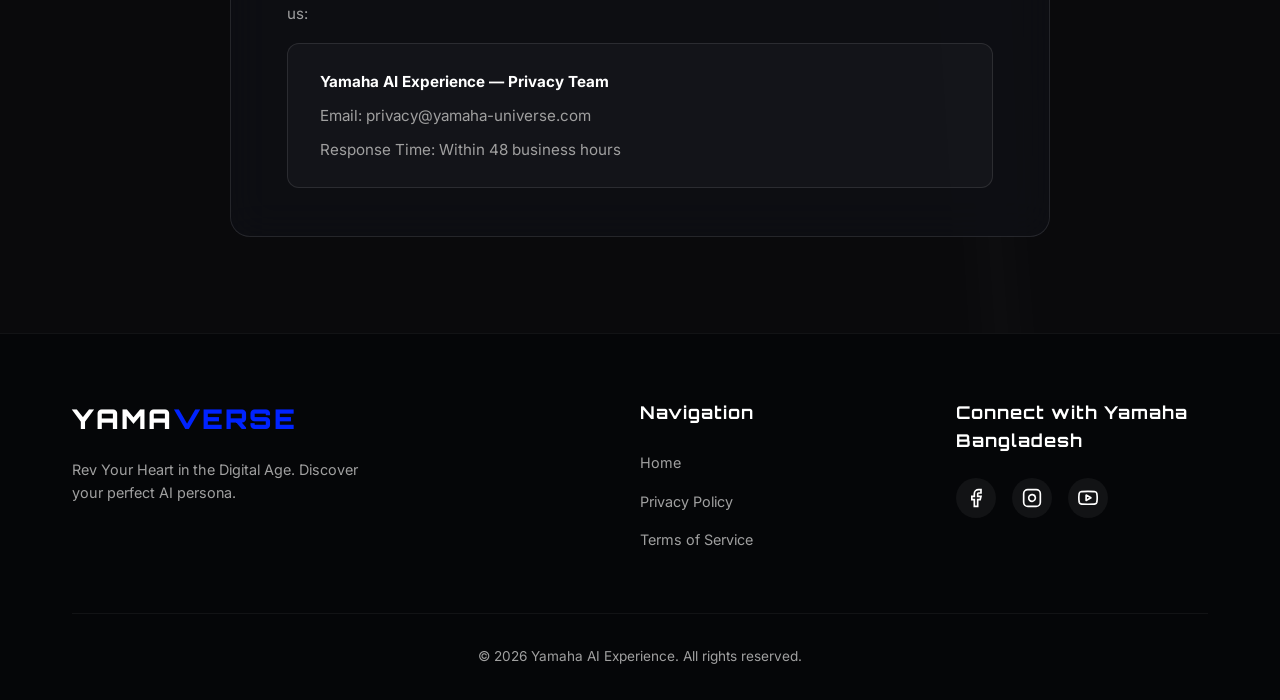
==== commit c2f4d00f: "favicon added" ====
--- a/privacy-policy.html
+++ b/privacy-policy.html
@@ -2,18 +2,12 @@
 <html lang="en">
 
 <head>
-    <meta charset="UTF-8">
-    <meta name="viewport" content="width=device-width, initial-scale=1.0">
-    <title>Privacy Policy — Yamaha Universe</title>
-    <meta name="description"
-        content="Privacy Policy for the Yamaha Universe AI Experience. Learn how we collect, use, and protect your personal data.">
-    <link rel="stylesheet" href="css/style.css">
-    <link rel="stylesheet" href="css/legal.css">
-    <link rel="preconnect" href="https://fonts.googleapis.com">
-    <link rel="preconnect" href="https://fonts.gstatic.com" crossorigin>
-    <link
-        href="https://fonts.googleapis.com/css2?family=Inter:wght@300;400;500;600&family=Orbitron:wght@500;700;900&display=swap"
-        rel="stylesheet">
+    <script src="js/components.js"></script>
+    <main-head
+        title="Privacy Policy — Yamaha Universe"
+        description="Privacy Policy for the Yamaha Universe AI Experience. Learn how we collect, use, and protect your personal data."
+        extra-css="css/legal.css">
+    </main-head>
 </head>
 
 <body>
@@ -21,21 +15,7 @@
     <div class="ambient-background"></div>
     <div class="grid-overlay"></div>
 
-    <header class="navbar">
-        <div class="container nav-container">
-            <div class="logo">
-                <a href="index.html"
-                    style="text-decoration: none; color: inherit; display: flex; align-items: center; gap: 0.5rem;">
-                    <svg width="24" height="24" viewBox="0 0 24 24" fill="none" stroke="currentColor" stroke-width="2"
-                        class="logo-icon">
-                        <circle cx="12" cy="12" r="10"></circle>
-                        <polygon points="12 2 15 10 22 12 15 14 12 22 9 14 2 12 9 10"></polygon>
-                    </svg>
-                    YAMAHA <span class="logo-accent">UNIVERSE</span>
-                </a>
-            </div>
-        </div>
-    </header>
+    <main-navbar></main-navbar>
 
     <main>
         <section class="legal-hero">
@@ -230,55 +210,7 @@
         </section>
     </main>
 
-    <footer class="footer">
-        <div class="container footer-container">
-            <div class="footer-top">
-                <div class="footer-brand">
-                    <div class="logo">
-                        YAMAHA <span class="logo-accent">UNIVERSE</span>
-                    </div>
-                    <p class="footer-tagline">Rev Your Heart in the Digital Age. Discover your perfect AI persona.</p>
-                </div>
-                <div class="footer-nav">
-                    <h4>Navigation</h4>
-                    <ul>
-                        <li> <a href="index.html">Home</a></li>
-                        <li><a href="terms-of-service.html">Terms of Service</a></li>
-                    </ul>
-                </div>
-                <div class="footer-social">
-                    <h4>Connect</h4>
-                    <div class="social-links">
-                        <a href="#" class="social-icon" aria-label="Instagram">
-                            <svg viewBox="0 0 24 24" width="20" height="20" fill="none" stroke="currentColor"
-                                stroke-width="2">
-                                <rect x="2" y="2" width="20" height="20" rx="5" ry="5"></rect>
-                                <path d="M16 11.37A4 4 0 1 1 12.63 8 4 4 0 0 1 16 11.37z"></path>
-                                <line x1="17.5" y1="6.5" x2="17.51" y2="6.5"></line>
-                            </svg>
-                        </a>
-                        <a href="#" class="social-icon" aria-label="Twitter">
-                            <svg viewBox="0 0 24 24" width="20" height="20" fill="none" stroke="currentColor"
-                                stroke-width="2">
-                                <path
-                                    d="M23 3a10.9 10.9 0 0 1-3.14 1.53 4.48 4.48 0 0 0-7.86 3v1A10.66 10.66 0 0 1 3 4s-4 9 5 13a11.64 11.64 0 0 1-7 2c9 5 20 0 20-11.5a4.5 4.5 0 0 0-.08-.83A7.72 7.72 0 0 0 23 3z">
-                                </path>
-                            </svg>
-                        </a>
-                        <a href="#" class="social-icon" aria-label="Facebook">
-                            <svg viewBox="0 0 24 24" width="20" height="20" fill="none" stroke="currentColor"
-                                stroke-width="2">
-                                <path d="M18 2h-3a5 5 0 0 0-5 5v3H7v4h3v8h4v-8h3l1-4h-4V7a1 1 0 0 1 1-1h3z"></path>
-                            </svg>
-                        </a>
-                    </div>
-                </div>
-            </div>
-            <div class="footer-bottom">
-                <p>&copy; 2026 Yamaha AI Experience. All rights reserved.</p>
-            </div>
-        </div>
-    </footer>
+    <main-footer></main-footer>
 
     <script src="js/script.js"></script>
 </body>
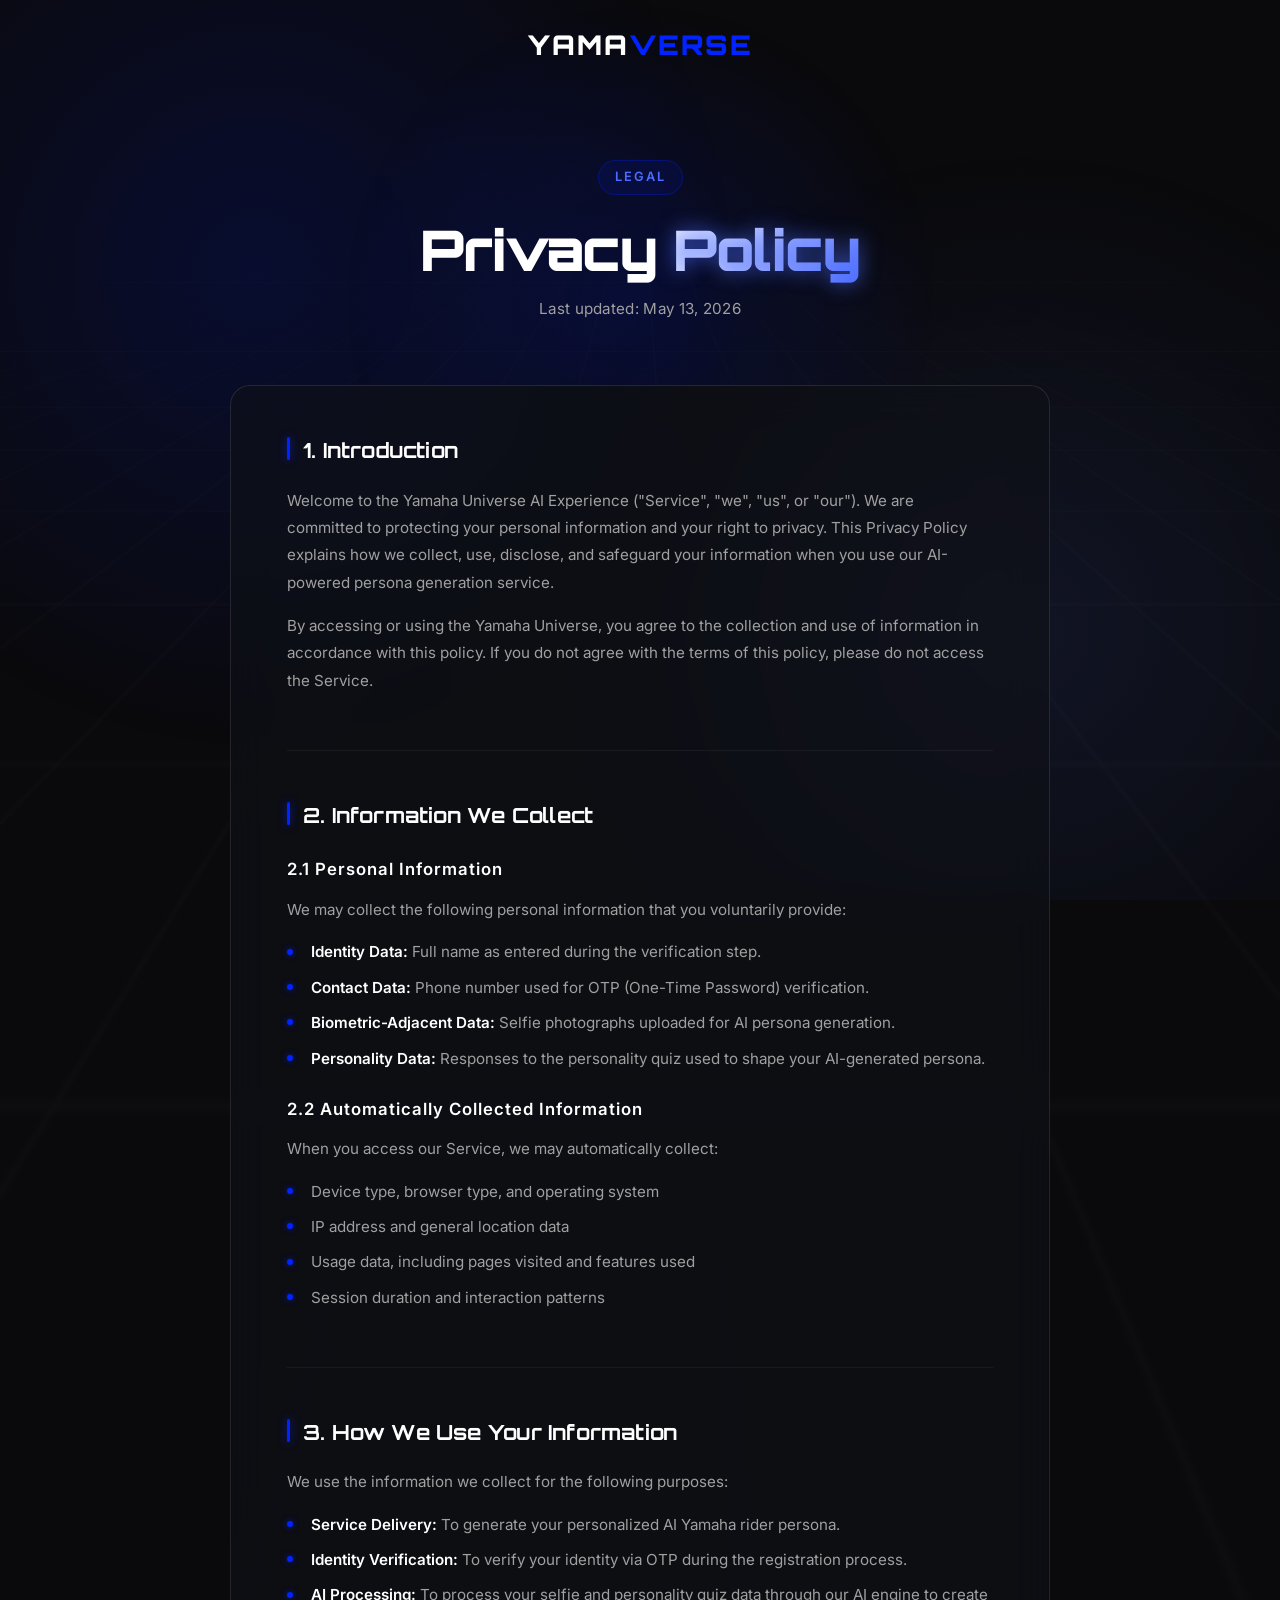
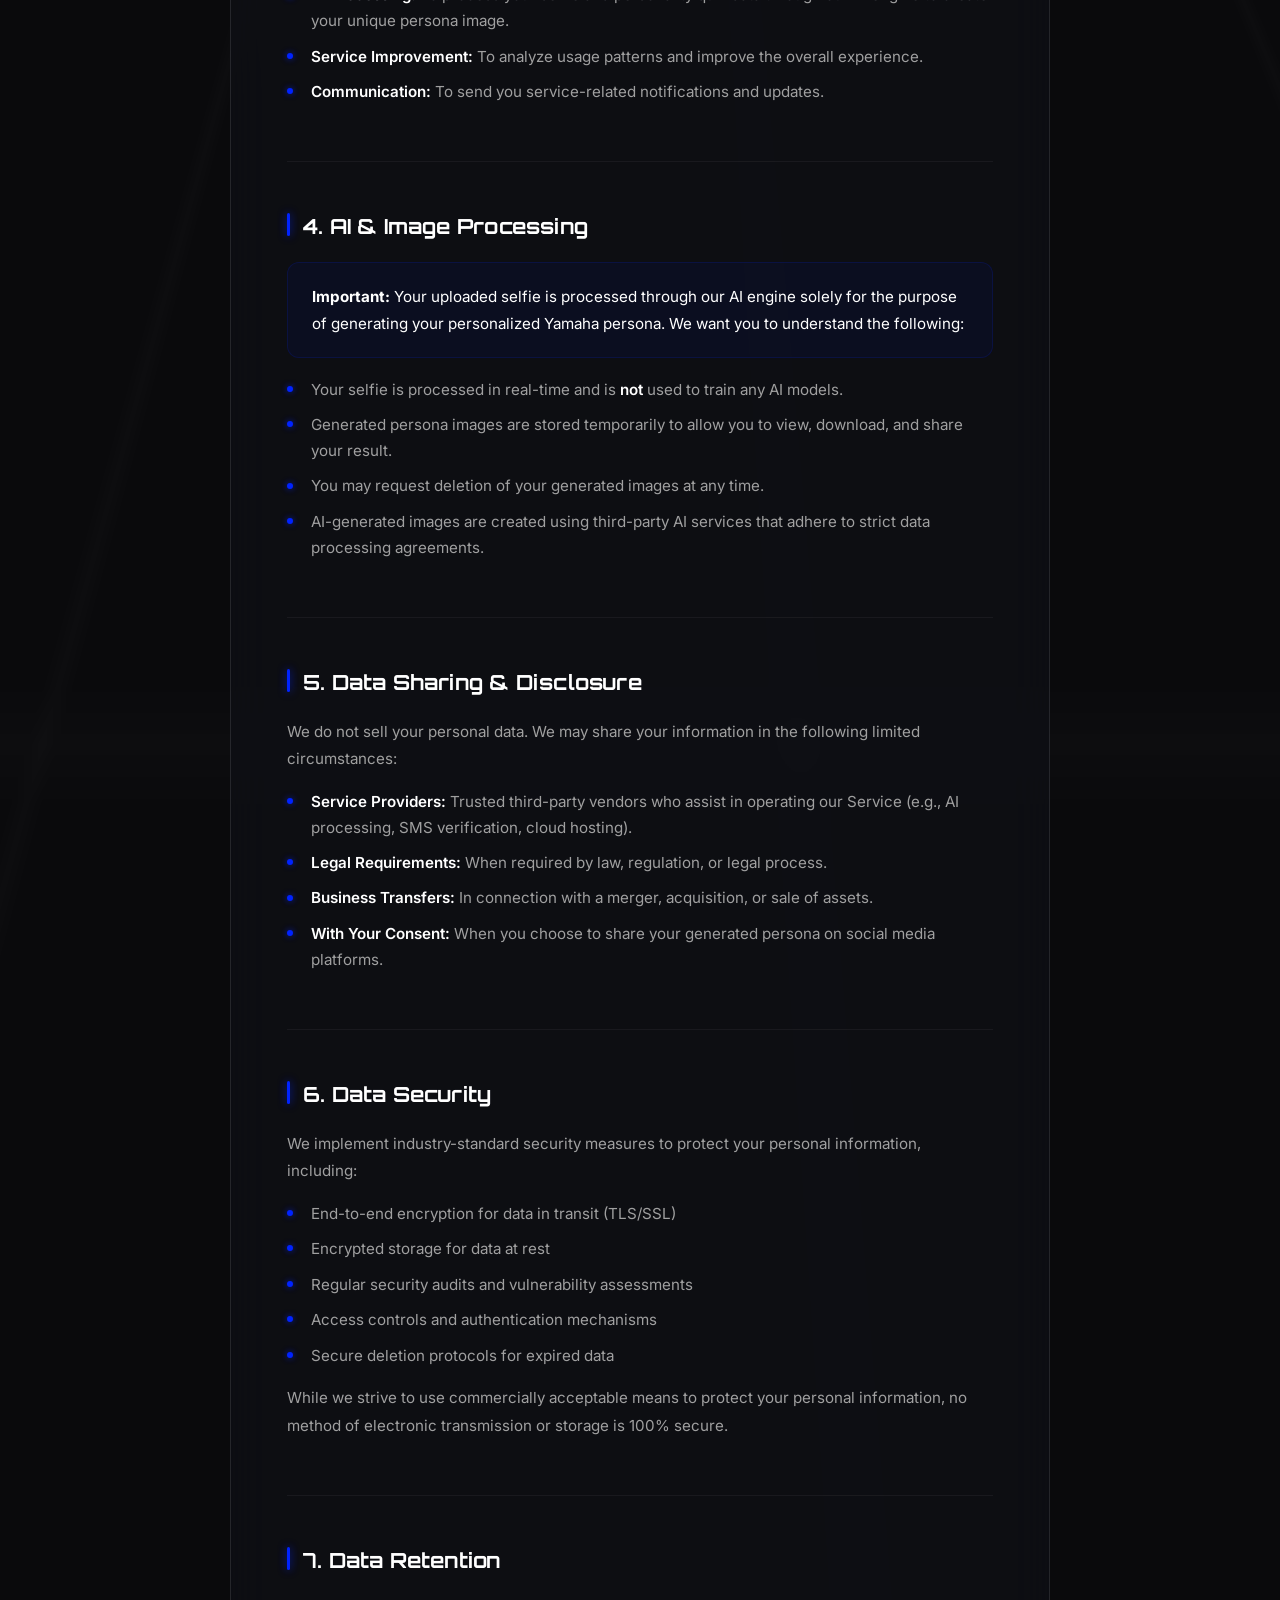
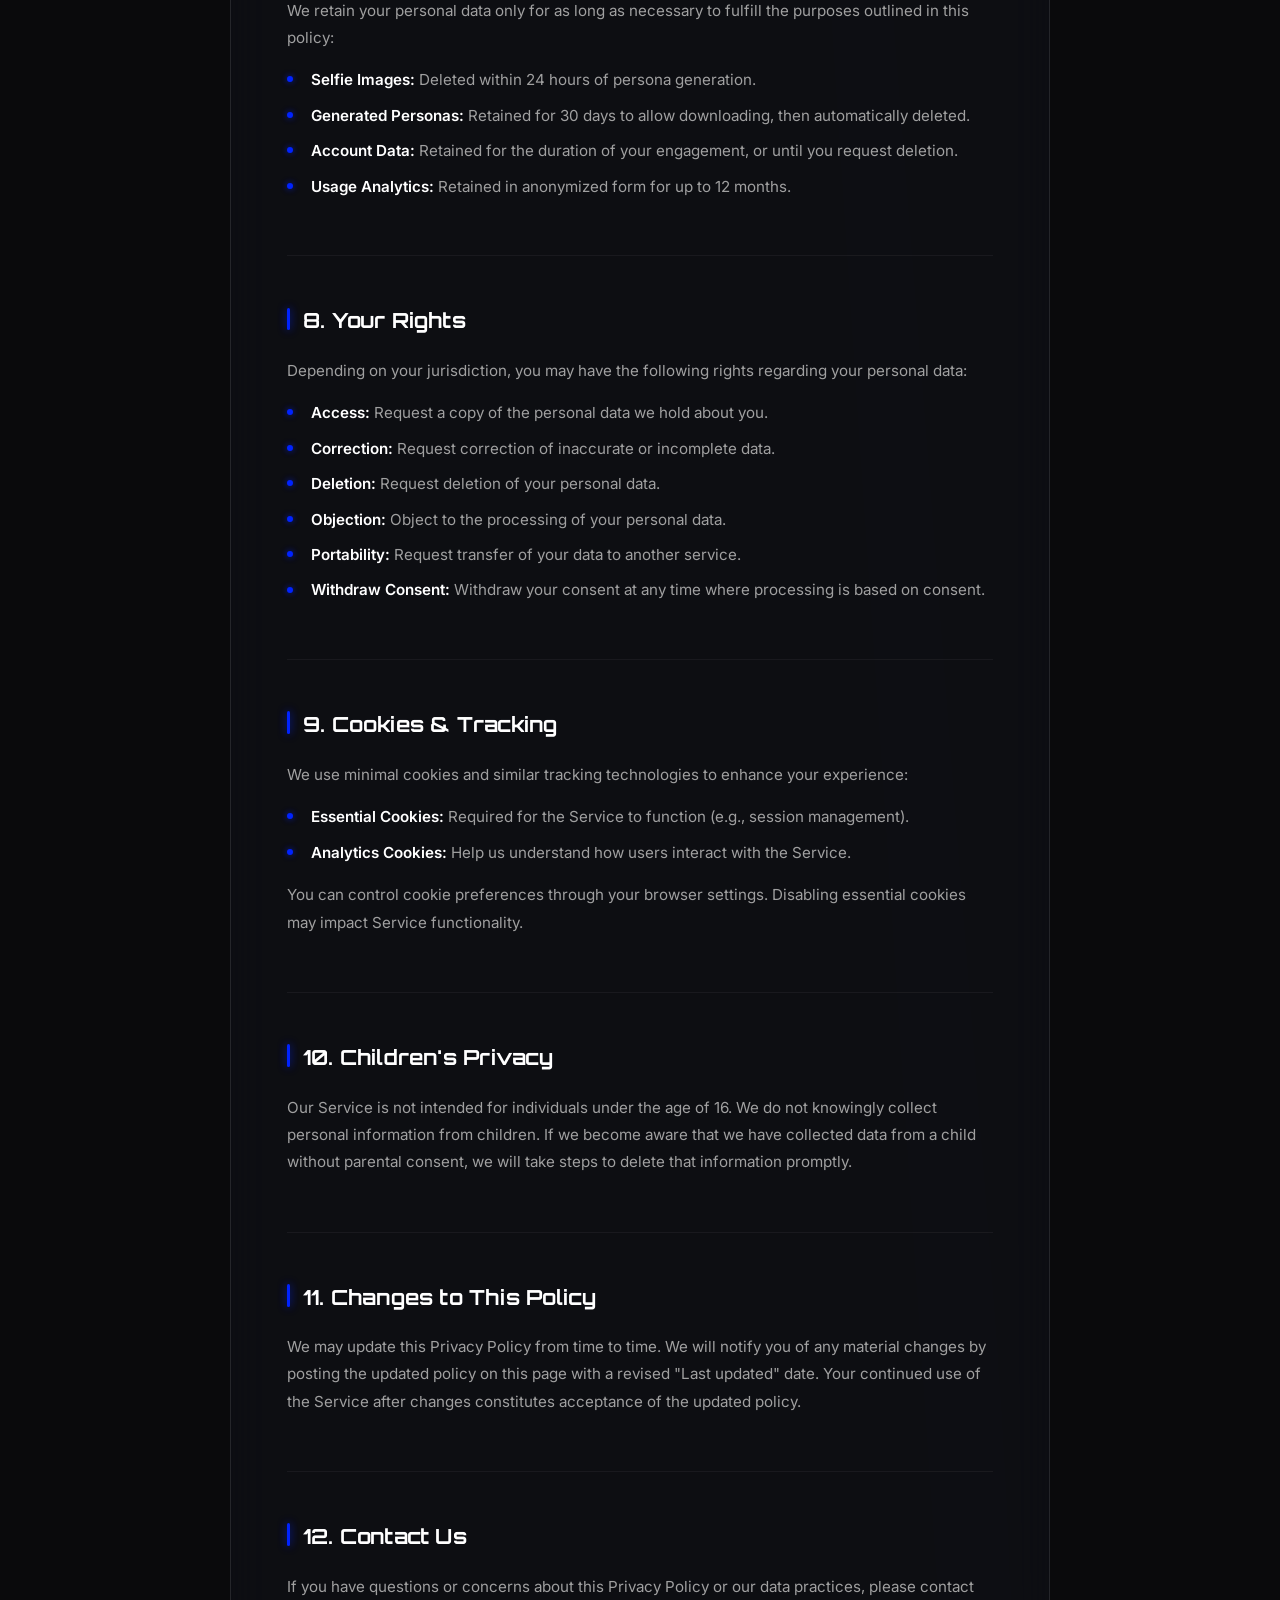
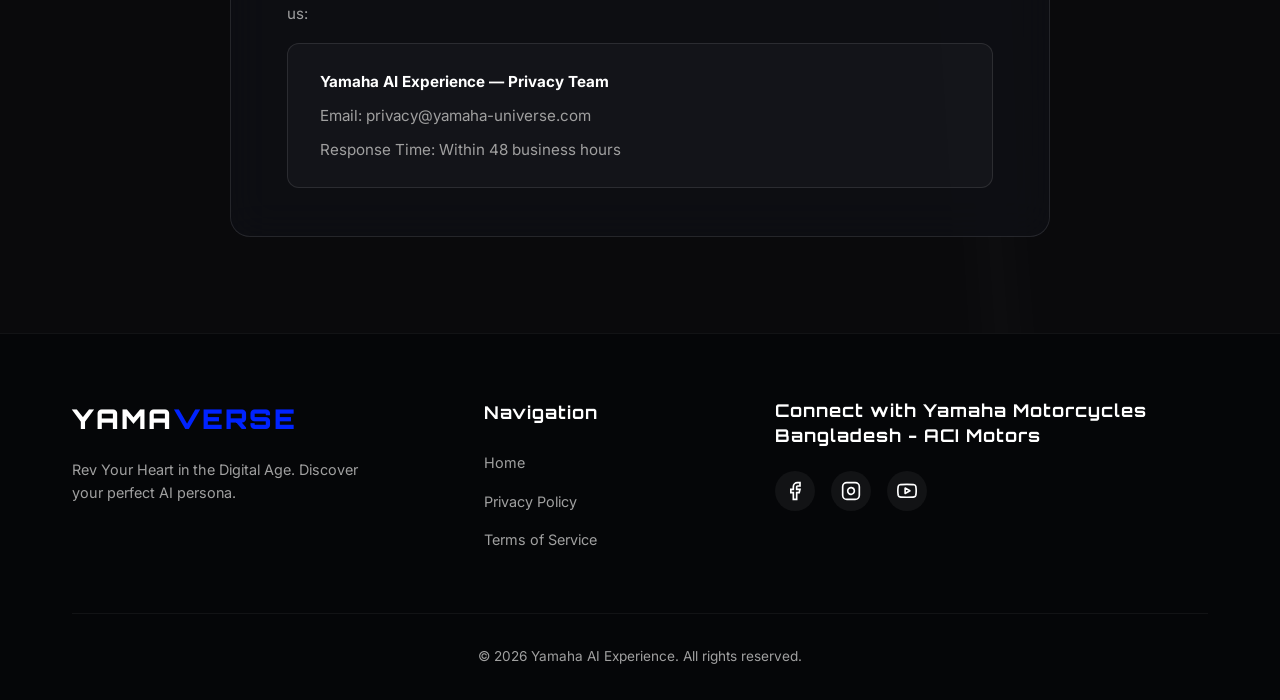
==== commit 77ffca15: "landing update" ====
--- a/privacy-policy.html
+++ b/privacy-policy.html
@@ -2,12 +2,29 @@
 <html lang="en">
 
 <head>
+    <!-- Primary Meta Tags (Static fallbacks for WhatsApp, Facebook, and search scrapers) -->
+    <title>Privacy Policy — Yamaverse</title>
+    <meta name="description"
+        content="Privacy Policy for the Yamaverse AI Experience. Learn how we collect, use, and protect your personal data.">
+
+    <!-- Open Graph / Facebook / WhatsApp -->
+    <meta property="og:type" content="website">
+    <meta property="og:site_name" content="Yamaverse">
+    <meta property="og:title" content="Privacy Policy — Yamaverse">
+    <meta property="og:description"
+        content="Privacy Policy for the Yamaverse AI Experience. Learn how we collect, use, and protect your personal data.">
+    <meta property="og:url" content="https://yamaverse.online/privacy-policy.html">
+    <meta property="og:image" content="https://yamaverse.online/assets/Yamaha_Persona-1.jpg">
+
+    <!-- Twitter -->
+    <meta name="twitter:card" content="summary_large_image">
+    <meta name="twitter:title" content="Privacy Policy — Yamaverse">
+    <meta name="twitter:description"
+        content="Privacy Policy for the Yamaverse AI Experience. Learn how we collect, use, and protect your personal data.">
+    <meta name="twitter:image" content="https://yamaverse.online/assets/Yamaha_Persona-1.jpg">
+
     <script src="js/components.js"></script>
-    <main-head
-        title="Privacy Policy — Yamaha Universe"
-        description="Privacy Policy for the Yamaha Universe AI Experience. Learn how we collect, use, and protect your personal data."
-        extra-css="css/legal.css">
-    </main-head>
+    <main-head extra-css="css/legal.css"></main-head>
 </head>
 
 <body>
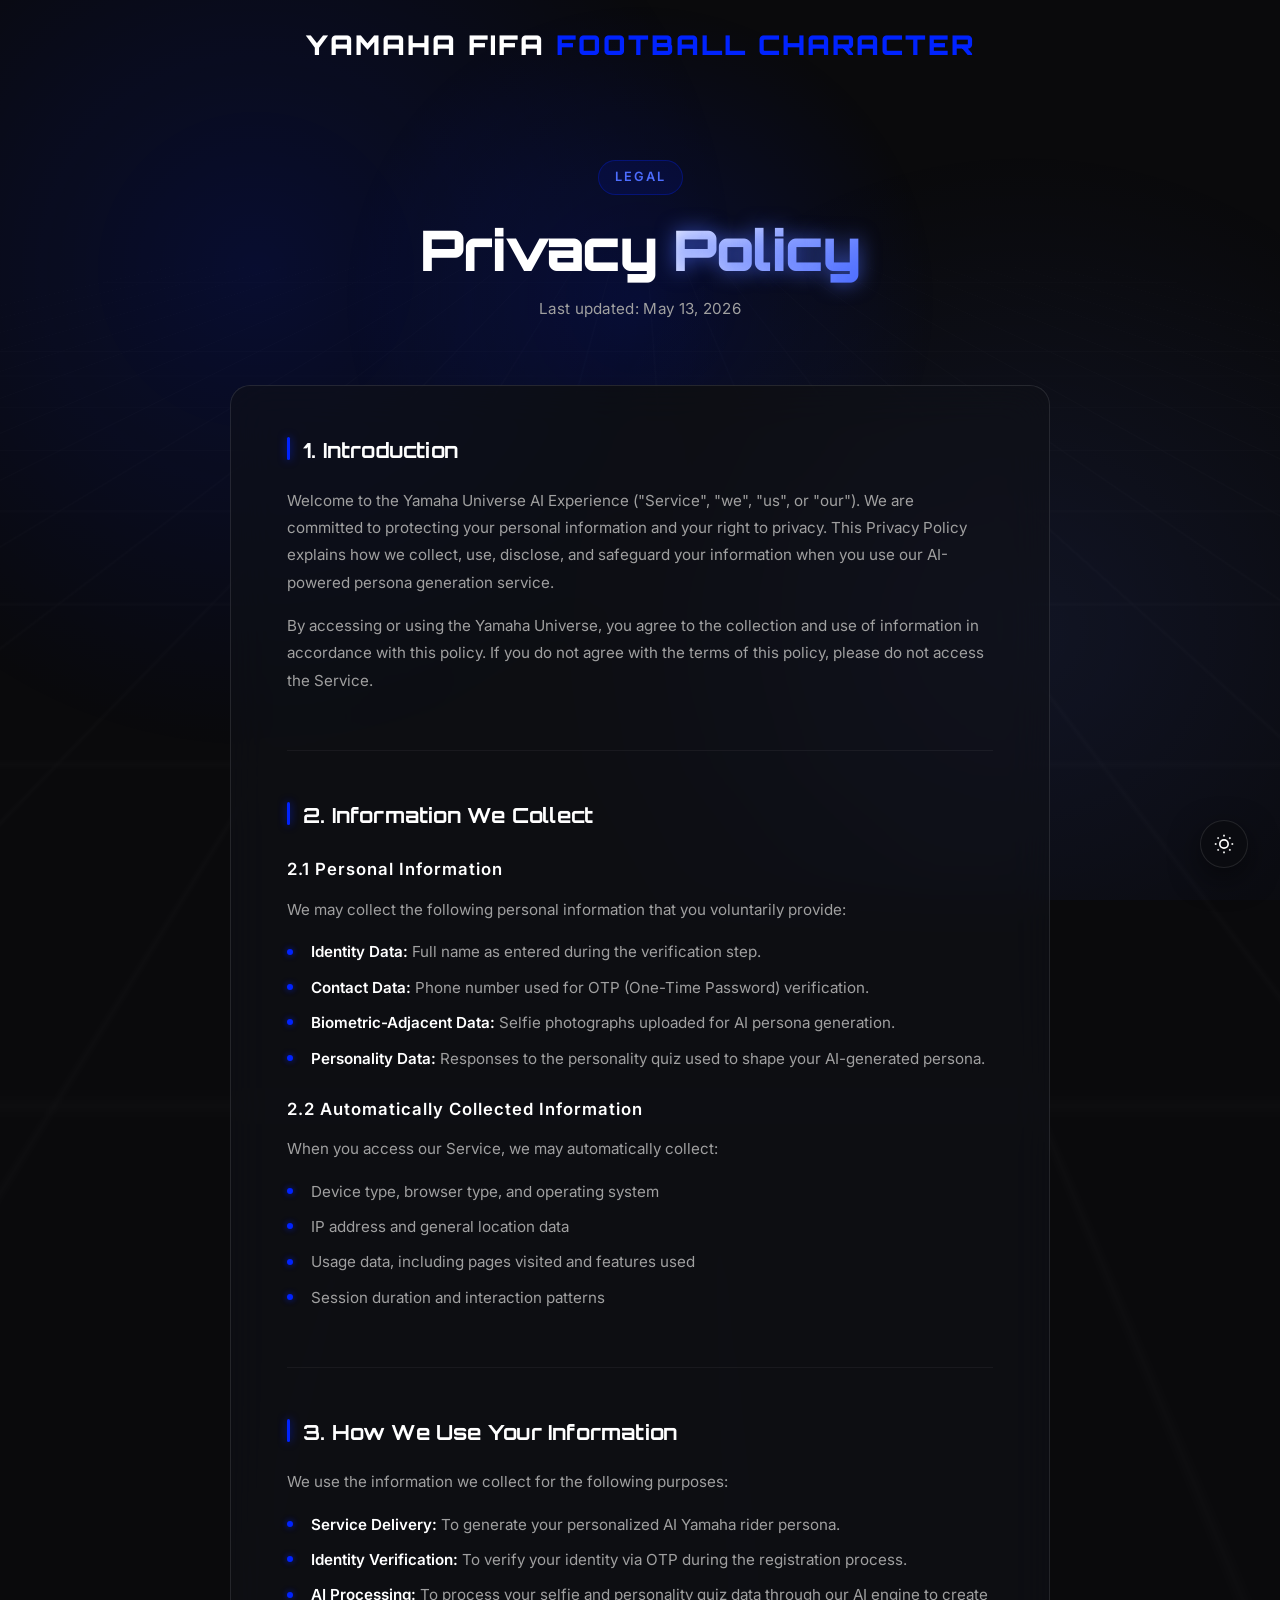
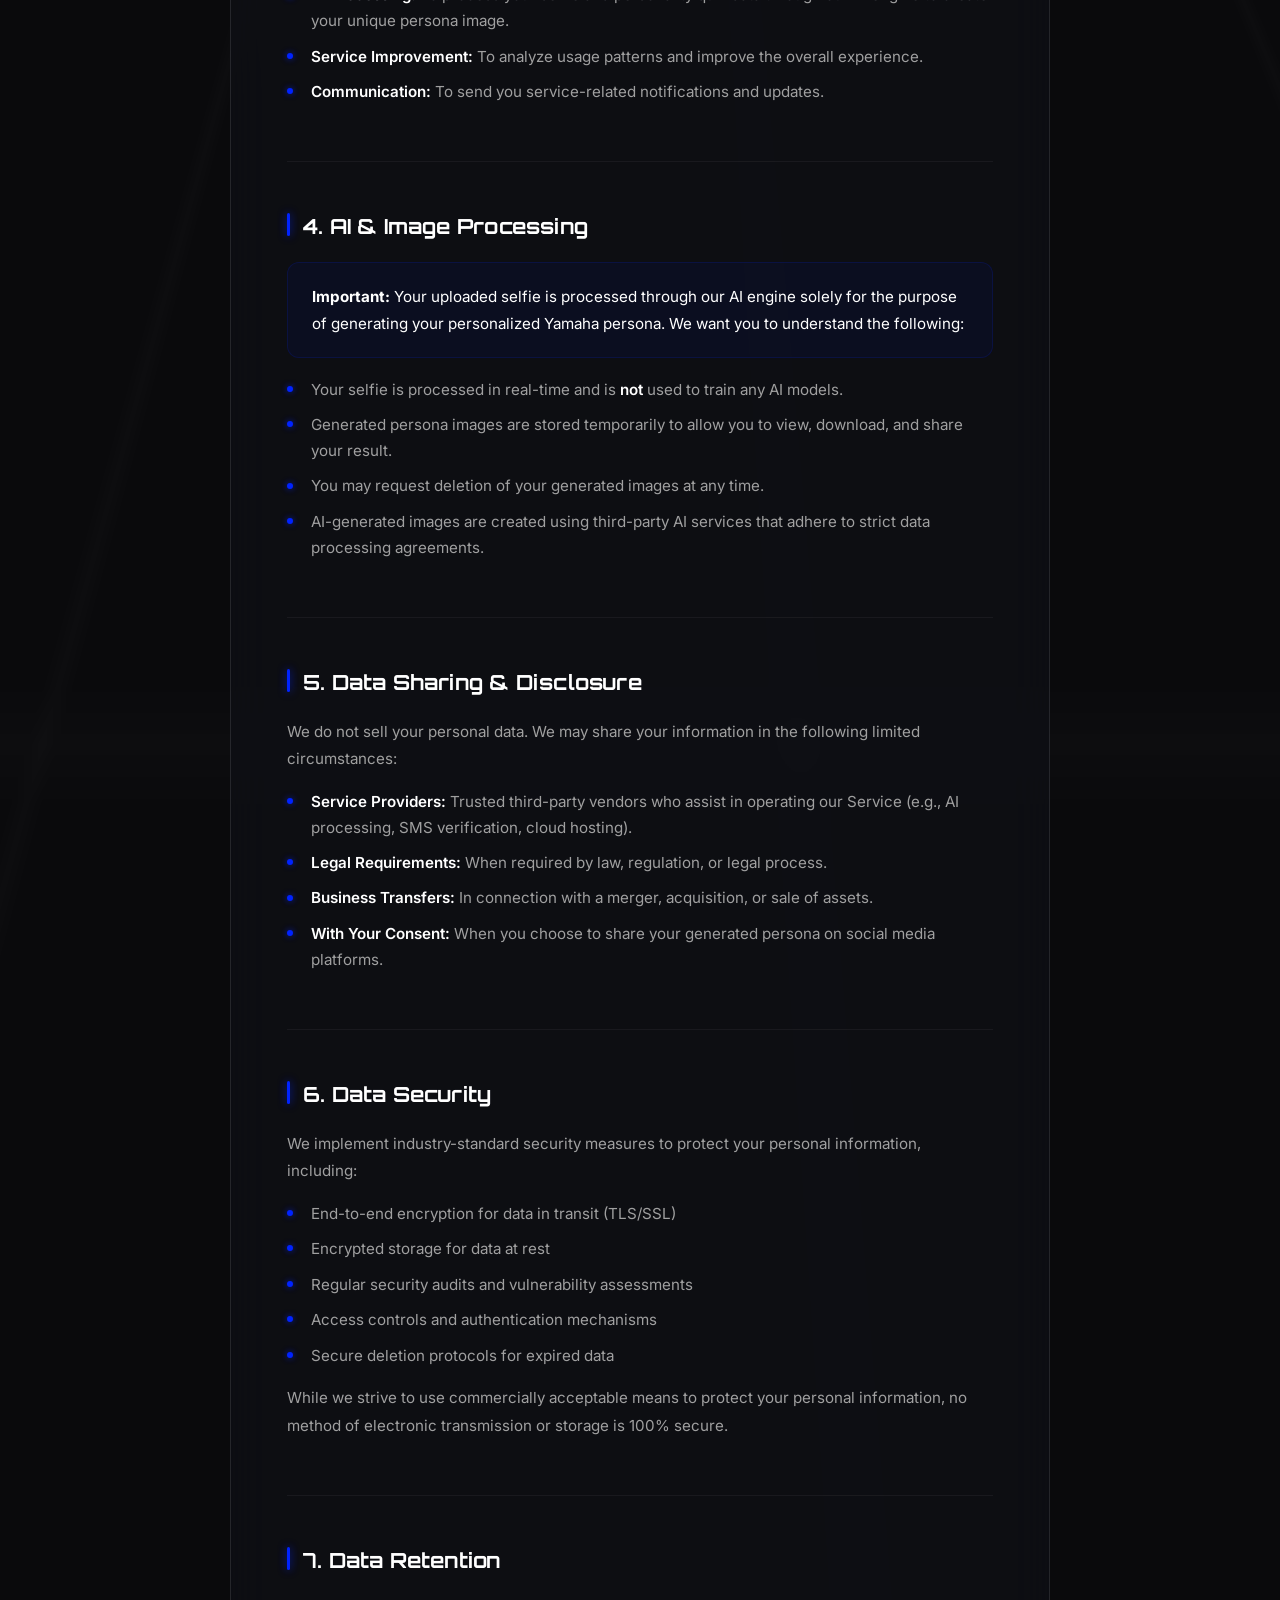
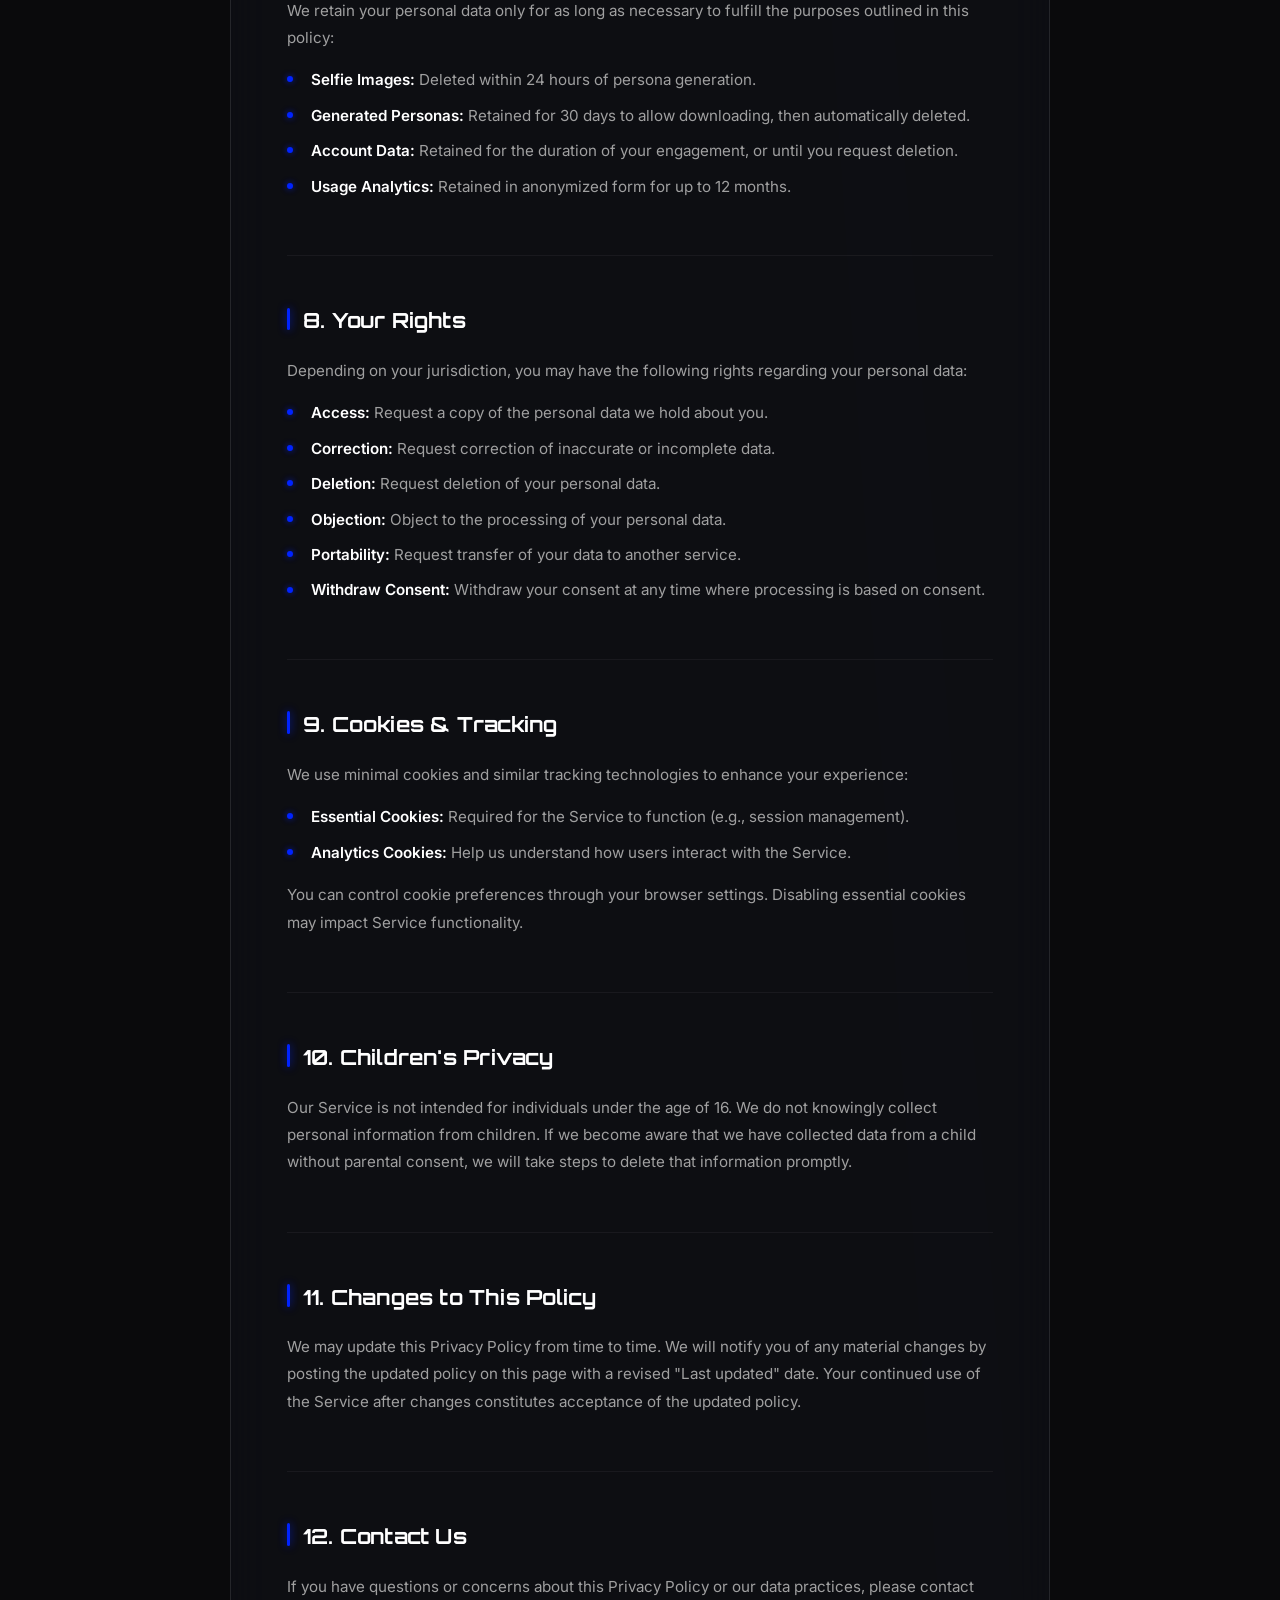
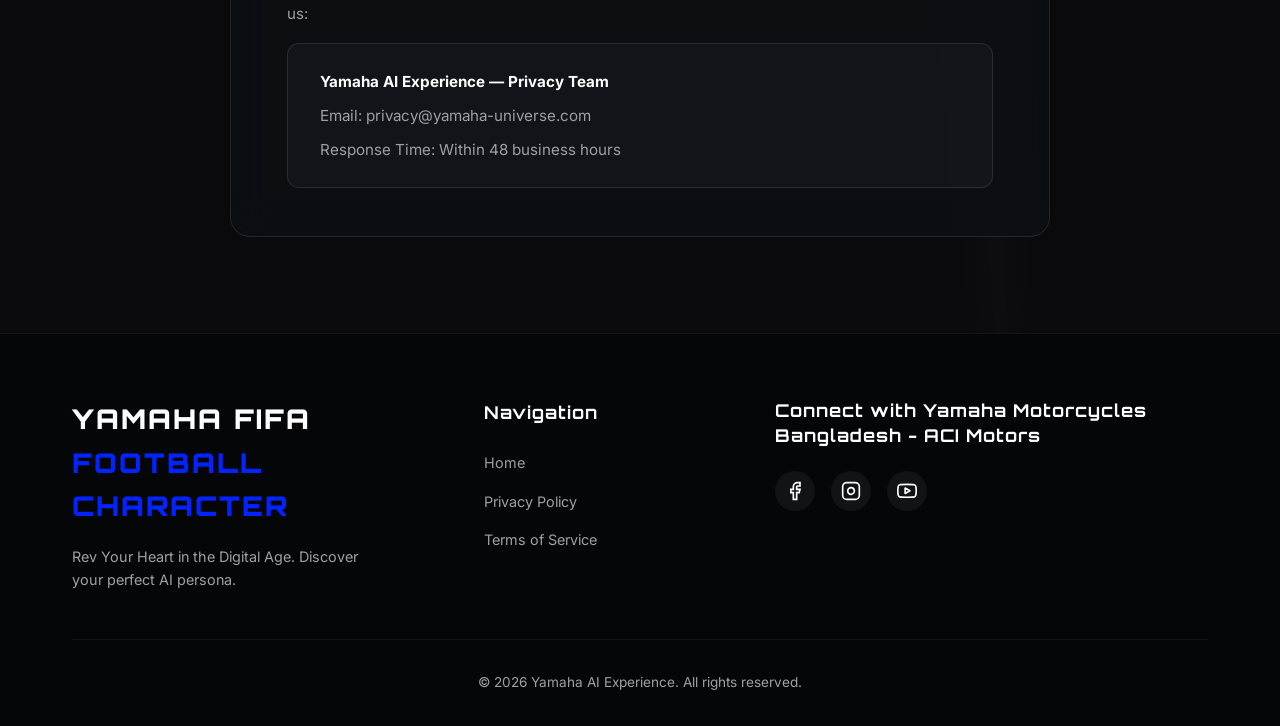
==== commit ffb195cd: "flicker stop 2.1.2" ====
--- a/privacy-policy.html
+++ b/privacy-policy.html
@@ -22,6 +22,12 @@
     <meta name="twitter:description"
         content="Privacy Policy for the Yamaverse AI Experience. Learn how we collect, use, and protect your personal data.">
     <meta name="twitter:image" content="https://yamaverse.online/assets/Yamaha_Persona-1.jpg">
+
+    <link rel="preconnect" href="https://fonts.googleapis.com">
+    <link rel="preconnect" href="https://fonts.gstatic.com" crossorigin>
+    <link href="https://fonts.googleapis.com/css2?family=Inter:wght@300;400;500;600&family=Orbitron:wght@500;700;900&display=swap" rel="stylesheet">
+    <link rel="stylesheet" href="css/style.css">
+    <link rel="stylesheet" href="css/legal.css">
 
     <script src="js/components.js"></script>
     <main-head extra-css="css/legal.css"></main-head>
--- a/css/style.css
+++ b/css/style.css
@@ -0,0 +1,1272 @@
+/* Base and Variables */
+:root {
+    --yamaha-blue: #0023ff;
+    --primary: var(--yamaha-blue);
+    --primary-glow: rgba(0, 35, 255, 0.7);
+    --cyan: #4d6dff;
+    --cyan-glow: rgba(77, 109, 255, 0.7);
+    --bg-dark: #0a0a0c;
+    --bg-surface: #141416;
+    --bg-card: rgba(16, 18, 24, 0.6);
+    --bg-card-hover: rgba(22, 24, 36, 0.8);
+    --text-primary: #ffffff;
+    --text-main: var(--text-primary);
+    --text-secondary: #a0a0a0;
+    --text-muted: var(--text-secondary);
+    --accent: var(--yamaha-blue);
+    --border-color: rgba(255, 255, 255, 0.1);
+    --border-glow: rgba(0, 35, 255, 0.3);
+
+    --font-heading: 'Orbitron', sans-serif;
+    --font-body: 'Inter', sans-serif;
+
+    --transition-fast: 0.2s ease;
+    --transition-normal: 0.4s cubic-bezier(0.16, 1, 0.3, 1);
+    --transition-slow: 0.8s cubic-bezier(0.16, 1, 0.3, 1);
+}
+
+[data-theme="light"] {
+    --bg-dark: #f5f6fa;
+    --bg-surface: #ffffff;
+    --bg-card: rgba(240, 242, 248, 0.7);
+    --bg-card-hover: rgba(230, 234, 245, 0.9);
+    --text-primary: #0a0a0c;
+    --text-secondary: #5f6368;
+    --border-color: rgba(0, 0, 0, 0.08);
+    --border-glow: rgba(0, 35, 255, 0.15);
+    --primary-glow: rgba(0, 35, 255, 0.3);
+    --cyan-glow: rgba(77, 109, 255, 0.3);
+}
+
+* {
+    margin: 0;
+    padding: 0;
+    box-sizing: border-box;
+}
+
+html {
+    scroll-behavior: smooth;
+}
+
+body {
+    font-family: var(--font-body);
+    background-color: var(--bg-dark);
+    color: var(--text-main);
+    line-height: 1.6;
+    overflow-x: hidden;
+    transition: background-color 0.3s ease, color 0.3s ease;
+}
+
+/* Background Effects */
+.ambient-background {
+    position: fixed;
+    top: 0;
+    left: 0;
+    width: 100vw;
+    height: 100vh;
+    background: radial-gradient(circle at 20% 30%, rgba(0, 35, 255, 0.15) 0%, transparent 40%),
+        radial-gradient(circle at 80% 70%, rgba(77, 109, 255, 0.1) 0%, transparent 40%);
+    z-index: -2;
+}
+
+.grid-overlay {
+    position: fixed;
+    top: 0;
+    left: 0;
+    width: 100vw;
+    height: 100vh;
+    background-image:
+        linear-gradient(rgba(255, 255, 255, 0.03) 1px, transparent 1px),
+        linear-gradient(90deg, rgba(255, 255, 255, 0.03) 1px, transparent 1px);
+    background-size: 50px 50px;
+    z-index: -1;
+    transform: perspective(500px) rotateX(60deg) translateY(-100px) scale(2);
+    opacity: 0.3;
+    animation: gridMove 20s linear infinite;
+}
+
+@keyframes gridMove {
+    0% {
+        background-position: 0 0;
+    }
+
+    100% {
+        background-position: 0 50px;
+    }
+}
+
+#particles-container {
+    position: fixed;
+    top: 0;
+    left: 0;
+    width: 100vw;
+    height: 100vh;
+    z-index: 0;
+    pointer-events: none;
+}
+
+.particle {
+    position: absolute;
+    background: var(--cyan);
+    border-radius: 50%;
+    filter: blur(1px);
+    opacity: 0.6;
+    animation: floatParticle linear forwards;
+}
+
+@keyframes floatParticle {
+    0% {
+        transform: translateY(0) scale(1);
+        opacity: 0;
+    }
+
+    10% {
+        opacity: 0.6;
+    }
+
+    90% {
+        opacity: 0.6;
+    }
+
+    100% {
+        transform: translateY(-100vh) scale(0);
+        opacity: 0;
+    }
+}
+
+/* Typography & Utilities */
+h1,
+h2,
+h3,
+h4,
+h5,
+h6 {
+    font-family: var(--font-heading);
+    letter-spacing: 1px;
+}
+
+.text-gradient {
+    background: linear-gradient(135deg, var(--text-main) 0%, var(--cyan) 100%);
+    -webkit-background-clip: text;
+    -webkit-text-fill-color: transparent;
+    background-clip: text;
+}
+
+.glow-text {
+    text-shadow: 0 0 20px var(--cyan-glow);
+}
+
+.container {
+    width: 100%;
+    max-width: 1200px;
+    margin: 0 auto;
+    padding: 0 2rem;
+}
+
+/* Navbar */
+.navbar {
+    position: fixed;
+    top: 0;
+    left: 0;
+    width: 100%;
+    padding: 1.5rem 0;
+    z-index: 100;
+    transition: var(--transition-fast);
+    background: transparent;
+}
+
+.navbar.scrolled {
+    background: rgba(10, 12, 16, 0.45);
+    backdrop-filter: blur(20px) saturate(180%);
+    -webkit-backdrop-filter: blur(20px) saturate(180%);
+    border-bottom: 1px solid rgba(255, 255, 255, 0.08);
+    box-shadow: 0 4px 30px rgba(0, 0, 0, 0.2);
+    padding: 1rem 0;
+}
+
+.nav-container {
+    display: flex;
+    justify-content: center;
+    align-items: center;
+}
+
+.logo {
+    display: inline-block;
+    text-align: center;
+    font-family: var(--font-heading);
+    font-weight: 900;
+    font-size: 1.7rem;
+    letter-spacing: 2px;
+}
+
+.logo-icon {
+    color: var(--cyan);
+}
+
+.logo-accent {
+    color: var(--primary);
+}
+
+.nav-links a {
+    color: var(--text-main);
+    text-decoration: none;
+    margin-left: 2rem;
+    font-size: 0.9rem;
+    font-weight: 500;
+    transition: var(--transition-fast);
+}
+
+.nav-links a:hover {
+    color: var(--cyan);
+    text-shadow: 0 0 10px var(--cyan-glow);
+}
+
+/* Buttons */
+.btn {
+    display: inline-flex;
+    align-items: center;
+    justify-content: center;
+    gap: 0.75rem;
+    padding: 0.8rem 2rem;
+    border-radius: 4px;
+    font-family: var(--font-heading);
+    font-weight: 700;
+    font-size: 1rem;
+    text-transform: uppercase;
+    letter-spacing: 1px;
+    text-decoration: none;
+    cursor: pointer;
+    transition: var(--transition-normal);
+    border: none;
+    outline: none;
+    position: relative;
+    overflow: hidden;
+}
+
+.btn-primary {
+    background: linear-gradient(135deg, var(--primary), var(--primary-glow));
+    color: white;
+    z-index: 1;
+}
+
+.btn-primary::before {
+    content: '';
+    position: absolute;
+    top: 0;
+    left: 0;
+    width: 100%;
+    height: 100%;
+    background: linear-gradient(135deg, var(--cyan), var(--primary));
+    z-index: -1;
+    transition: var(--transition-normal);
+    opacity: 0;
+}
+
+.btn-primary:hover::before {
+    opacity: 1;
+}
+
+.btn-glow {
+    box-shadow: 0 0 20px var(--primary-glow);
+}
+
+.btn-glow:hover {
+    box-shadow: 0 0 30px var(--cyan-glow);
+    transform: translateY(-2px);
+}
+
+/* .btn-large {
+    padding: 1rem 3rem;
+    font-size: 1.2rem;
+} */
+
+/* Hero Section */
+.hero {
+    position: relative;
+    min-height: 100vh;
+    display: flex;
+    align-items: center;
+    padding-top: 80px;
+    overflow: hidden;
+    z-index: 1;
+}
+
+.hero-container {
+    display: grid;
+    grid-template-columns: 1fr 1fr;
+    gap: 4rem;
+    align-items: center;
+}
+
+.badge {
+    display: inline-block;
+    padding: 0.4rem 1rem;
+    background: rgba(0, 35, 255, 0.1);
+    border: 1px solid rgba(0, 35, 255, 0.3);
+    border-radius: 20px;
+    font-size: 0.8rem;
+    font-weight: 600;
+    color: var(--cyan);
+    margin-bottom: 1.5rem;
+    text-transform: uppercase;
+    letter-spacing: 2px;
+}
+
+.hero-title {
+    font-size: 3rem;
+    line-height: 1.1;
+    margin-bottom: 1.5rem;
+}
+
+.hero-subtitle {
+    font-size: 1.2rem;
+    color: var(--text-muted);
+    margin-bottom: 2.5rem;
+    max-width: 90%;
+}
+
+.hologram-container {
+    position: relative;
+    width: 100%;
+    aspect-ratio: 1;
+    display: flex;
+    align-items: center;
+    justify-content: center;
+}
+
+.hologram-rings {
+    position: absolute;
+    top: 50%;
+    left: 50%;
+    transform: translate(-50%, -50%) rotateX(70deg);
+    width: 120%;
+    height: 120%;
+    z-index: -1;
+}
+
+.ring {
+    position: absolute;
+    top: 50%;
+    left: 50%;
+    transform: translate(-50%, -50%);
+    border-radius: 50%;
+    border: 1px solid var(--cyan);
+    opacity: 0.3;
+}
+
+.ring-1 {
+    width: 60%;
+    height: 60%;
+    animation: spin 10s linear infinite;
+    border-top-color: transparent;
+}
+
+.ring-2 {
+    width: 80%;
+    height: 80%;
+    animation: spin 15s linear infinite reverse;
+    border-left-color: transparent;
+    opacity: 0.2;
+}
+
+.ring-3 {
+    width: 100%;
+    height: 100%;
+    animation: spin 20s linear infinite;
+    border-bottom-color: transparent;
+    opacity: 0.1;
+}
+
+@keyframes spin {
+    100% {
+        transform: translate(-50%, -50%) rotate(360deg);
+    }
+}
+
+.glass-panel {
+    background: var(--bg-card);
+    backdrop-filter: blur(12px);
+    -webkit-backdrop-filter: blur(12px);
+    border: 1px solid var(--border-color);
+    border-radius: 12px;
+    overflow: hidden;
+}
+
+.image-wrapper {
+    position: relative;
+    width: 90%;
+    height: 90%;
+    border-radius: 16px;
+    padding: 1rem;
+    box-shadow: 0 20px 50px rgba(0, 0, 0, 0.5);
+    animation: floating 6s ease-in-out infinite;
+}
+
+.hero-img {
+    width: 100%;
+    height: 100%;
+    object-fit: cover;
+    border-radius: 8px;
+    filter: contrast(1.2) saturate(1.1);
+}
+
+.tech-overlay {
+    position: absolute;
+    top: 0;
+    left: 0;
+    width: 100%;
+    height: 100%;
+    pointer-events: none;
+}
+
+.corner {
+    position: absolute;
+    width: 20px;
+    height: 20px;
+    border-color: var(--cyan);
+    border-style: solid;
+}
+
+.top-left {
+    top: 10px;
+    left: 10px;
+    border-width: 2px 0 0 2px;
+}
+
+.top-right {
+    top: 10px;
+    right: 10px;
+    border-width: 2px 2px 0 0;
+}
+
+.bottom-left {
+    bottom: 10px;
+    left: 10px;
+    border-width: 0 0 2px 2px;
+}
+
+.bottom-right {
+    bottom: 10px;
+    right: 10px;
+    border-width: 0 2px 2px 0;
+}
+
+.crosshair {
+    position: absolute;
+    top: 50%;
+    left: 50%;
+    transform: translate(-50%, -50%);
+    width: 40px;
+    height: 40px;
+}
+
+.crosshair::before,
+.crosshair::after {
+    content: '';
+    position: absolute;
+    background: var(--cyan);
+    opacity: 0.5;
+}
+
+.crosshair::before {
+    top: 50%;
+    left: 0;
+    width: 100%;
+    height: 1px;
+}
+
+.crosshair::after {
+    top: 0;
+    left: 50%;
+    width: 1px;
+    height: 100%;
+}
+
+.scanner-line {
+    position: absolute;
+    top: 0;
+    left: 0;
+    width: 100%;
+    height: 2px;
+    background: var(--cyan);
+    box-shadow: 0 0 10px var(--cyan), 0 0 20px var(--cyan);
+    animation: scan 4s ease-in-out infinite;
+    opacity: 0.7;
+    z-index: 10;
+}
+
+@keyframes scan {
+
+    0%,
+    100% {
+        top: 0%;
+        opacity: 0;
+    }
+
+    10%,
+    90% {
+        opacity: 0.7;
+    }
+
+    50% {
+        top: 100%;
+    }
+}
+
+@keyframes floating {
+
+    0%,
+    100% {
+        transform: translateY(0);
+    }
+
+    50% {
+        transform: translateY(-20px);
+    }
+}
+
+.floating-card {
+    position: absolute;
+    background: rgba(10, 12, 16, 0.8);
+    backdrop-filter: blur(8px);
+    border: 1px solid var(--border-color);
+    border-radius: 8px;
+    padding: 0.8rem 1.2rem;
+    display: flex;
+    align-items: center;
+    gap: 1rem;
+    box-shadow: 0 10px 30px rgba(0, 0, 0, 0.5);
+    z-index: 5;
+}
+
+.floating-card .icon-box {
+    background: rgba(0, 35, 255, 0.1);
+    color: var(--cyan);
+    width: 32px;
+    height: 32px;
+    border-radius: 50%;
+    display: flex;
+    align-items: center;
+    justify-content: center;
+}
+
+.stat-info {
+    display: flex;
+    flex-direction: column;
+}
+
+.stat-info .label {
+    font-size: 0.7rem;
+    color: var(--text-muted);
+    text-transform: uppercase;
+}
+
+.stat-info .value {
+    font-weight: 700;
+    font-size: 0.9rem;
+    color: var(--cyan);
+}
+
+.style-1 {
+    bottom: 20%;
+    left: -10%;
+    animation: floatAnim1 5s ease-in-out infinite;
+}
+
+.style-2 {
+    top: 20%;
+    right: -10%;
+    animation: floatAnim2 7s ease-in-out infinite;
+}
+
+@keyframes floatAnim1 {
+
+    0%,
+    100% {
+        transform: translateY(0) translateX(0);
+    }
+
+    50% {
+        transform: translateY(-15px) translateX(10px);
+    }
+}
+
+@keyframes floatAnim2 {
+
+    0%,
+    100% {
+        transform: translateY(0) translateX(0);
+    }
+
+    50% {
+        transform: translateY(15px) translateX(-10px);
+    }
+}
+
+.scroll-indicator {
+    position: absolute;
+    bottom: 2rem;
+    left: 50%;
+    transform: translateX(-50%);
+    display: flex;
+    flex-direction: column;
+    align-items: center;
+    gap: 0.5rem;
+    opacity: 0.7;
+    animation: pulseScroll 2s infinite;
+}
+
+.mouse {
+    width: 26px;
+    height: 40px;
+    border: 2px solid var(--text-main);
+    border-radius: 13px;
+    display: flex;
+    justify-content: center;
+    padding-top: 6px;
+}
+
+.wheel {
+    width: 4px;
+    height: 8px;
+    background: var(--cyan);
+    border-radius: 2px;
+    animation: scrollWheel 1.5s infinite;
+}
+
+.scroll-indicator .text {
+    font-size: 0.7rem;
+    text-transform: uppercase;
+    letter-spacing: 2px;
+}
+
+@keyframes scrollWheel {
+    0% {
+        transform: translateY(0);
+        opacity: 1;
+    }
+
+    100% {
+        transform: translateY(10px);
+        opacity: 0;
+    }
+}
+
+@keyframes pulseScroll {
+
+    0%,
+    100% {
+        opacity: 0.5;
+    }
+
+    50% {
+        opacity: 1;
+    }
+}
+
+/* Workflow Section */
+.workflow {
+    padding: 8rem 0;
+    position: relative;
+    z-index: 1;
+}
+
+.section-header {
+    text-align: center;
+    margin-bottom: 5rem;
+}
+
+.section-title {
+    font-size: 3rem;
+    margin-bottom: 1rem;
+}
+
+.section-subtitle {
+    color: var(--text-muted);
+    font-size: 1.1rem;
+    max-width: 600px;
+    margin: 0 auto;
+}
+
+.workflow-grid {
+    display: grid;
+    grid-template-columns: repeat(4, 1fr);
+    gap: 2rem;
+    margin-bottom: 4rem;
+    position: relative;
+}
+
+/* Connection lines between cards for desktop */
+@media (min-width: 1024px) {
+    .step-card:not(:last-child) .step-connector {
+        position: absolute;
+        top: 2rem;
+        right: -2rem;
+        width: 2rem;
+        height: 2px;
+        background: linear-gradient(90deg, var(--cyan), transparent);
+        z-index: -1;
+    }
+
+    .step-card:not(:last-child)::after {
+        content: '';
+        position: absolute;
+        top: 1.7rem;
+        right: -1.5rem;
+        width: 0;
+        height: 0;
+        border-top: 4px solid transparent;
+        border-bottom: 4px solid transparent;
+        border-left: 6px solid var(--cyan);
+    }
+}
+
+.step-card {
+    padding: 2rem 1.5rem;
+    position: relative;
+    transition: var(--transition-normal);
+    border: 1px solid rgba(255, 255, 255, 0.05);
+}
+
+.step-card:hover {
+    transform: translateY(-10px);
+    border-color: var(--border-glow);
+    box-shadow: 0 10px 30px rgba(0, 35, 255, 0.1);
+    background: var(--bg-card-hover);
+}
+
+.step-header {
+    display: flex;
+    justify-content: space-between;
+    align-items: flex-start;
+    margin-bottom: 1.5rem;
+}
+
+.step-number {
+    font-family: var(--font-heading);
+    font-size: 2.5rem;
+    font-weight: 900;
+    color: transparent;
+    -webkit-text-stroke: 1px rgba(255, 255, 255, 0.2);
+    transition: var(--transition-normal);
+}
+
+.step-card:hover .step-number {
+    -webkit-text-stroke: 1px var(--cyan);
+    color: rgba(0, 35, 255, 0.1);
+}
+
+.step-icon-wrapper {
+    width: 50px;
+    height: 50px;
+    border-radius: 12px;
+    background: rgba(0, 35, 255, 0.1);
+    display: flex;
+    align-items: center;
+    justify-content: center;
+    color: var(--cyan);
+    transition: var(--transition-normal);
+}
+
+.step-card:hover .step-icon-wrapper {
+    background: var(--cyan);
+    color: var(--bg-dark);
+    box-shadow: 0 0 20px var(--cyan-glow);
+    transform: scale(1.1);
+}
+
+.step-title {
+    font-size: 1.2rem;
+    margin-bottom: 1rem;
+    color: var(--text-main);
+}
+
+.step-desc {
+    color: var(--text-muted);
+    font-size: 0.9rem;
+    margin-bottom: 1.5rem;
+}
+
+.feature-list {
+    list-style: none;
+}
+
+.feature-list li {
+    display: flex;
+    align-items: center;
+    gap: 0.5rem;
+    font-size: 0.85rem;
+    color: var(--text-muted);
+    margin-bottom: 0.5rem;
+}
+
+.feature-list svg {
+    width: 16px;
+    height: 16px;
+}
+
+.workflow-cta {
+    text-align: center;
+    margin-top: 3rem;
+}
+
+/* Footer */
+.footer {
+    background: #050608;
+    border-top: 1px solid rgba(255, 255, 255, 0.05);
+    padding: 4rem 0 2rem;
+}
+
+.footer-top {
+    display: grid;
+    grid-template-columns: 1.5fr 1fr 1.8fr;
+    gap: clamp(2rem, 4vw, 4rem);
+    margin-bottom: 3rem;
+}
+
+.footer-tagline {
+    color: var(--text-muted);
+    margin-top: 1rem;
+    max-width: 300px;
+    font-size: 0.9rem;
+}
+
+.footer .logo {
+    text-align: left;
+}
+
+.footer-nav h4,
+.footer-social h4 {
+    font-family: var(--font-heading);
+    font-size: 1.1rem;
+    margin-bottom: 1.5rem;
+    color: white;
+}
+
+.footer-social h4 {
+    line-height: 1.4;
+    font-size: clamp(1rem, 2vw, 1.1rem);
+}
+
+.footer-nav ul {
+    list-style: none;
+}
+
+.footer-nav ul li {
+    margin-bottom: 0.8rem;
+}
+
+.footer-nav a {
+    color: var(--text-muted);
+    text-decoration: none;
+    transition: var(--transition-fast);
+    font-size: 0.9rem;
+}
+
+.footer-nav a:hover {
+    color: var(--cyan);
+}
+
+.social-links {
+    display: flex;
+    gap: 1rem;
+}
+
+.social-icon {
+    width: 40px;
+    height: 40px;
+    border-radius: 50%;
+    background: rgba(255, 255, 255, 0.05);
+    display: flex;
+    align-items: center;
+    justify-content: center;
+    color: var(--text-main);
+    transition: var(--transition-fast);
+}
+
+.social-icon:hover {
+    background: var(--cyan);
+    color: var(--bg-dark);
+    transform: translateY(-3px);
+}
+
+.footer-bottom {
+    display: flex;
+    justify-content: center;
+    align-items: center;
+    padding-top: 2rem;
+    border-top: 1px solid rgba(255, 255, 255, 0.05);
+    color: var(--text-muted);
+    font-size: 0.85rem;
+    text-align: center;
+}
+
+.footer-legal a {
+    color: var(--text-muted);
+    text-decoration: none;
+    margin-left: 1.5rem;
+    transition: var(--transition-fast);
+}
+
+.footer-legal a:hover {
+    color: var(--text-main);
+}
+
+/* Animations */
+.slide-up {
+    opacity: 0;
+    transform: translateY(30px);
+    animation: slideUpAnim 0.8s cubic-bezier(0.16, 1, 0.3, 1) forwards;
+}
+
+.fade-in {
+    opacity: 0;
+    animation: fadeInAnim 1s ease forwards;
+}
+
+.reveal {
+    opacity: 0;
+    transform: translateY(50px);
+    transition: all 0.8s cubic-bezier(0.16, 1, 0.3, 1);
+}
+
+.reveal.active {
+    opacity: 1;
+    transform: translateY(0);
+}
+
+.reveal-delay-1 {
+    transition-delay: 0.1s;
+}
+
+.reveal-delay-2 {
+    transition-delay: 0.2s;
+}
+
+.reveal-delay-3 {
+    transition-delay: 0.3s;
+}
+
+.reveal-delay-4 {
+    transition-delay: 0.4s;
+}
+
+@keyframes slideUpAnim {
+    to {
+        opacity: 1;
+        transform: translateY(0);
+    }
+}
+
+@keyframes fadeInAnim {
+    to {
+        opacity: 1;
+    }
+}
+
+/* Responsive Design */
+@media (max-width: 1024px) {
+    .hero-title {
+        font-size: 3rem;
+    }
+
+    .workflow-grid {
+        grid-template-columns: repeat(2, 1fr);
+        gap: 2rem;
+    }
+
+    .footer-top {
+        grid-template-columns: 1fr 1fr;
+        gap: 2.5rem;
+    }
+
+    .footer-brand {
+        grid-column: span 2;
+    }
+}
+
+@media (max-width: 768px) {
+    .logo {
+        font-size: 1.4rem;
+    }
+
+    .container {
+        padding: 0 1.5rem;
+    }
+
+    .hero {
+        padding-top: 100px;
+        padding-bottom: 60px;
+        min-height: auto;
+        height: auto;
+    }
+
+    .hero-container {
+        grid-template-columns: 1fr;
+        text-align: center;
+        gap: 4rem;
+    }
+
+    .hero-title {
+        font-size: 2.8rem;
+    }
+
+    .hero-subtitle {
+        margin: 0 auto 2.5rem;
+        font-size: 1.1rem;
+    }
+
+    .hero-actions {
+        display: flex;
+        justify-content: center;
+    }
+
+    .nav-links {
+        display: none;
+    }
+
+    .workflow-grid {
+        grid-template-columns: 1fr;
+    }
+
+    .footer-top {
+        grid-template-columns: 1fr;
+        gap: 2rem;
+    }
+
+    .footer-brand {
+        grid-column: auto;
+    }
+
+    .style-1 {
+        left: 0%;
+    }
+
+    .style-2 {
+        right: 0%;
+    }
+
+    .footer-bottom {
+        flex-direction: column;
+        gap: 1rem;
+        text-align: center;
+    }
+
+    .footer-legal a {
+        margin: 0 0.75rem;
+    }
+}
+
+@media (max-width: 480px) {
+    .logo {
+        font-size: 1.2rem;
+    }
+
+    .container {
+        padding: 0 1.25rem;
+    }
+
+    .hero-title {
+        font-size: 2rem;
+        line-height: 1.2;
+    }
+
+    .hero-subtitle {
+        font-size: 0.95rem;
+        margin-bottom: 2rem;
+        line-height: 1.5;
+    }
+
+    .btn {
+        padding: 0.8rem 1.5rem;
+        font-size: 0.85rem;
+        width: 100%;
+        letter-spacing: 1px;
+    }
+
+    .btn-large {
+        padding: 1.1rem 2rem;
+    }
+
+    .hologram-rings {
+        width: 100%;
+        height: 100%;
+    }
+
+    .floating-card {
+        padding: 0.4rem 0.7rem;
+        gap: 0.5rem;
+        transform: scale(0.75);
+        background: rgba(10, 12, 16, 0.9);
+        z-index: 20;
+    }
+
+    .style-1 {
+        left: 5px;
+        bottom: 10%;
+        animation-name: floatAnim1Mobile;
+    }
+
+    .style-2 {
+        right: -10%;
+        top: 10%;
+        animation-name: floatAnim2Mobile;
+    }
+
+    @keyframes floatAnim1Mobile {
+
+        0%,
+        100% {
+            transform: scale(0.75) translateY(0);
+        }
+
+        50% {
+            transform: scale(0.75) translateY(-10px);
+        }
+    }
+
+    @keyframes floatAnim2Mobile {
+
+        0%,
+        100% {
+            transform: scale(0.75) translateY(0);
+        }
+
+        50% {
+            transform: scale(0.75) translateY(10px);
+        }
+    }
+
+    .scroll-indicator {
+        display: none;
+    }
+
+    .section-title {
+        font-size: 2rem;
+    }
+
+    .section-subtitle {
+        font-size: 0.95rem;
+    }
+}
+
+/* Light Theme Component Overrides */
+[data-theme="light"] .grid-overlay {
+    background-image:
+        linear-gradient(rgba(0, 0, 0, 0.02) 1px, transparent 1px),
+        linear-gradient(90deg, rgba(0, 0, 0, 0.02) 1px, transparent 1px);
+    opacity: 0.6;
+}
+
+[data-theme="light"] .ambient-background {
+    background: radial-gradient(circle at 20% 30%, rgba(0, 35, 255, 0.08) 0%, transparent 40%),
+        radial-gradient(circle at 80% 70%, rgba(77, 109, 255, 0.05) 0%, transparent 40%);
+}
+
+[data-theme="light"] .step-number {
+    color: rgba(0, 0, 0, 0.05);
+    -webkit-text-stroke: 1px rgba(0, 0, 0, 0.35);
+}
+
+[data-theme="light"] .step-card:hover .step-number {
+    -webkit-text-stroke: 1px var(--primary);
+    color: rgba(0, 35, 255, 0.08);
+}
+
+[data-theme="light"] .footer {
+    background: #f0f2f8;
+    border-top: 1px solid rgba(0, 0, 0, 0.05);
+}
+
+[data-theme="light"] .footer-nav h4,
+[data-theme="light"] .footer-social h4 {
+    color: var(--text-main);
+}
+
+[data-theme="light"] .social-icon {
+    background: rgba(0, 0, 0, 0.05);
+    color: var(--text-main);
+}
+
+[data-theme="light"] .social-icon:hover {
+    background: var(--cyan);
+    color: #ffffff;
+}
+
+[data-theme="light"] .legal-contact-card {
+    background: rgba(0, 0, 0, 0.02);
+}
+
+[data-theme="light"] .navbar.scrolled {
+    background: rgba(255, 255, 255, 0.45);
+    backdrop-filter: blur(20px) saturate(180%);
+    -webkit-backdrop-filter: blur(20px) saturate(180%);
+    border-bottom: 1px solid rgba(0, 0, 0, 0.05);
+    box-shadow: 0 4px 30px rgba(0, 0, 0, 0.05);
+}
+
+/* Theme Toggle Button Styles */
+.theme-toggle-btn {
+    position: fixed;
+    bottom: 2rem;
+    right: 2rem;
+    background: rgba(10, 12, 16, 0.8);
+    border: 1px solid var(--border-color);
+    color: var(--text-main);
+    width: 48px;
+    height: 48px;
+    border-radius: 50%;
+    display: flex;
+    align-items: center;
+    justify-content: center;
+    cursor: pointer;
+    transition: var(--transition-normal);
+    backdrop-filter: blur(12px);
+    -webkit-backdrop-filter: blur(12px);
+    z-index: 999;
+    box-shadow: 0 10px 30px rgba(0, 0, 0, 0.5);
+}
+
+.theme-toggle-btn:hover {
+    background: rgba(10, 12, 16, 0.95);
+    border-color: var(--cyan);
+    box-shadow: 0 0 20px var(--cyan-glow);
+    transform: translateY(-3px);
+}
+
+[data-theme="light"] .theme-toggle-btn {
+    background: rgba(255, 255, 255, 0.8);
+    box-shadow: 0 10px 30px rgba(0, 0, 0, 0.1);
+}
+
+[data-theme="light"] .theme-toggle-btn:hover {
+    background: rgba(255, 255, 255, 0.95);
+    border-color: var(--primary);
+    box-shadow: 0 0 20px var(--primary-glow);
+}
+
+/* Toggle icon display based on current theme */
+.theme-toggle-btn .sun-icon {
+    display: block;
+}
+
+.theme-toggle-btn .moon-icon {
+    display: none;
+}
+
+[data-theme="light"] .theme-toggle-btn .sun-icon {
+    display: none;
+}
+
+[data-theme="light"] .theme-toggle-btn .moon-icon {
+    display: block;
+}
+
+@media (max-width: 480px) {
+    .theme-toggle-btn {
+        bottom: 1.5rem;
+        right: 1.5rem;
+        width: 44px;
+        height: 44px;
+    }
+}
--- a/css/legal.css
+++ b/css/legal.css
@@ -0,0 +1,237 @@
+/* Legal Pages — Yamaha Universe */
+
+/* Hero */
+.legal-hero {
+    position: relative;
+    padding: 10rem 0 4rem;
+    text-align: center;
+    overflow: hidden;
+}
+
+.legal-hero::before {
+    content: '';
+    position: absolute;
+    top: 0;
+    left: 50%;
+    transform: translateX(-50%);
+    width: 600px;
+    height: 600px;
+    background: radial-gradient(circle, rgba(0, 35, 255, 0.15) 0%, transparent 70%);
+    pointer-events: none;
+    z-index: -1;
+}
+
+.legal-hero-content {
+    max-width: 600px;
+    margin: 0 auto;
+}
+
+.legal-title {
+    font-family: var(--font-heading);
+    font-size: 3.5rem;
+    font-weight: 900;
+    line-height: 1.1;
+    margin-bottom: 1rem;
+    letter-spacing: -0.02em;
+}
+
+.legal-updated {
+    color: var(--text-muted);
+    font-size: 0.95rem;
+    letter-spacing: 0.02em;
+}
+
+/* Content Body */
+.legal-content {
+    padding-bottom: 6rem;
+}
+
+.legal-body {
+    max-width: 820px;
+    margin: 0 auto;
+    padding: 3rem 3.5rem;
+    border-radius: 20px;
+    background: var(--bg-card);
+    border: 1px solid var(--border-color);
+    backdrop-filter: blur(20px);
+    -webkit-backdrop-filter: blur(20px);
+}
+
+.legal-section {
+    margin-bottom: 3rem;
+    padding-bottom: 2.5rem;
+    border-bottom: 1px solid rgba(255, 255, 255, 0.05);
+}
+
+.legal-section:last-child {
+    margin-bottom: 0;
+    padding-bottom: 0;
+    border-bottom: none;
+}
+
+.legal-section h2 {
+    font-family: var(--font-heading);
+    font-size: 1.3rem;
+    font-weight: 700;
+    color: var(--text-main);
+    margin-bottom: 1.2rem;
+    letter-spacing: 0.01em;
+    position: relative;
+    padding-left: 1rem;
+}
+
+.legal-section h2::before {
+    content: '';
+    position: absolute;
+    left: 0;
+    top: 0.15em;
+    width: 3px;
+    height: 1.1em;
+    background: var(--primary);
+    border-radius: 2px;
+    box-shadow: 0 0 8px var(--primary-glow);
+}
+
+.legal-section h3 {
+    font-family: var(--font-body);
+    font-size: 1.05rem;
+    font-weight: 600;
+    color: var(--text-main);
+    margin: 1.5rem 0 0.8rem;
+}
+
+.legal-section p {
+    color: var(--text-muted);
+    font-size: 0.95rem;
+    line-height: 1.8;
+    margin-bottom: 1rem;
+}
+
+.legal-section ul {
+    list-style: none;
+    padding: 0;
+    margin: 0.5rem 0 1rem;
+}
+
+.legal-section ul li {
+    position: relative;
+    padding-left: 1.5rem;
+    margin-bottom: 0.6rem;
+    color: var(--text-muted);
+    font-size: 0.95rem;
+    line-height: 1.7;
+}
+
+.legal-section ul li::before {
+    content: '';
+    position: absolute;
+    left: 0;
+    top: 0.6em;
+    width: 6px;
+    height: 6px;
+    border-radius: 50%;
+    background: var(--primary);
+    box-shadow: 0 0 6px var(--primary-glow);
+}
+
+.legal-section ul li strong {
+    color: var(--text-main);
+    font-weight: 600;
+}
+
+/* Highlight Box */
+.legal-highlight {
+    background: rgba(0, 35, 255, 0.06);
+    border: 1px solid rgba(0, 35, 255, 0.15);
+    border-radius: 12px;
+    padding: 1.2rem 1.5rem;
+    margin-bottom: 1.2rem;
+}
+
+.legal-highlight p {
+    color: var(--text-main);
+    margin-bottom: 0;
+}
+
+/* Contact Card */
+.legal-contact-card {
+    background: rgba(255, 255, 255, 0.03);
+    border: 1px solid var(--border-color);
+    border-radius: 12px;
+    padding: 1.5rem 2rem;
+    margin-top: 1rem;
+}
+
+.legal-contact-card p {
+    margin-bottom: 0.4rem;
+    font-size: 0.95rem;
+}
+
+.legal-contact-card p:last-child {
+    margin-bottom: 0;
+}
+
+.legal-contact-card p strong {
+    color: var(--text-main);
+}
+
+/* Responsive */
+@media (max-width: 768px) {
+    .legal-title {
+        font-size: 2.4rem;
+    }
+
+    .legal-body {
+        padding: 2.5rem 1.5rem;
+        border-radius: 16px;
+    }
+
+    .legal-section h2 {
+        font-size: 1.15rem;
+    }
+
+    .legal-hero {
+        padding: 8rem 0 3rem;
+    }
+}
+
+@media (max-width: 480px) {
+    .legal-hero {
+        padding: 6rem 0 2.5rem;
+    }
+
+    .legal-title {
+        font-size: 1.8rem;
+        line-height: 1.2;
+    }
+
+    .legal-updated {
+        font-size: 0.85rem;
+    }
+
+    .legal-body {
+        padding: 1.5rem 1.1rem;
+        border-radius: 12px;
+    }
+
+    .legal-section {
+        margin-bottom: 2rem;
+        padding-bottom: 1.5rem;
+    }
+
+    .legal-section h2 {
+        font-size: 1.1rem;
+        margin-bottom: 1rem;
+    }
+
+    .legal-section p, 
+    .legal-section ul li {
+        font-size: 0.9rem;
+        line-height: 1.6;
+    }
+
+    .legal-highlight, 
+    .legal-contact-card {
+        padding: 1rem;
+    }
+}
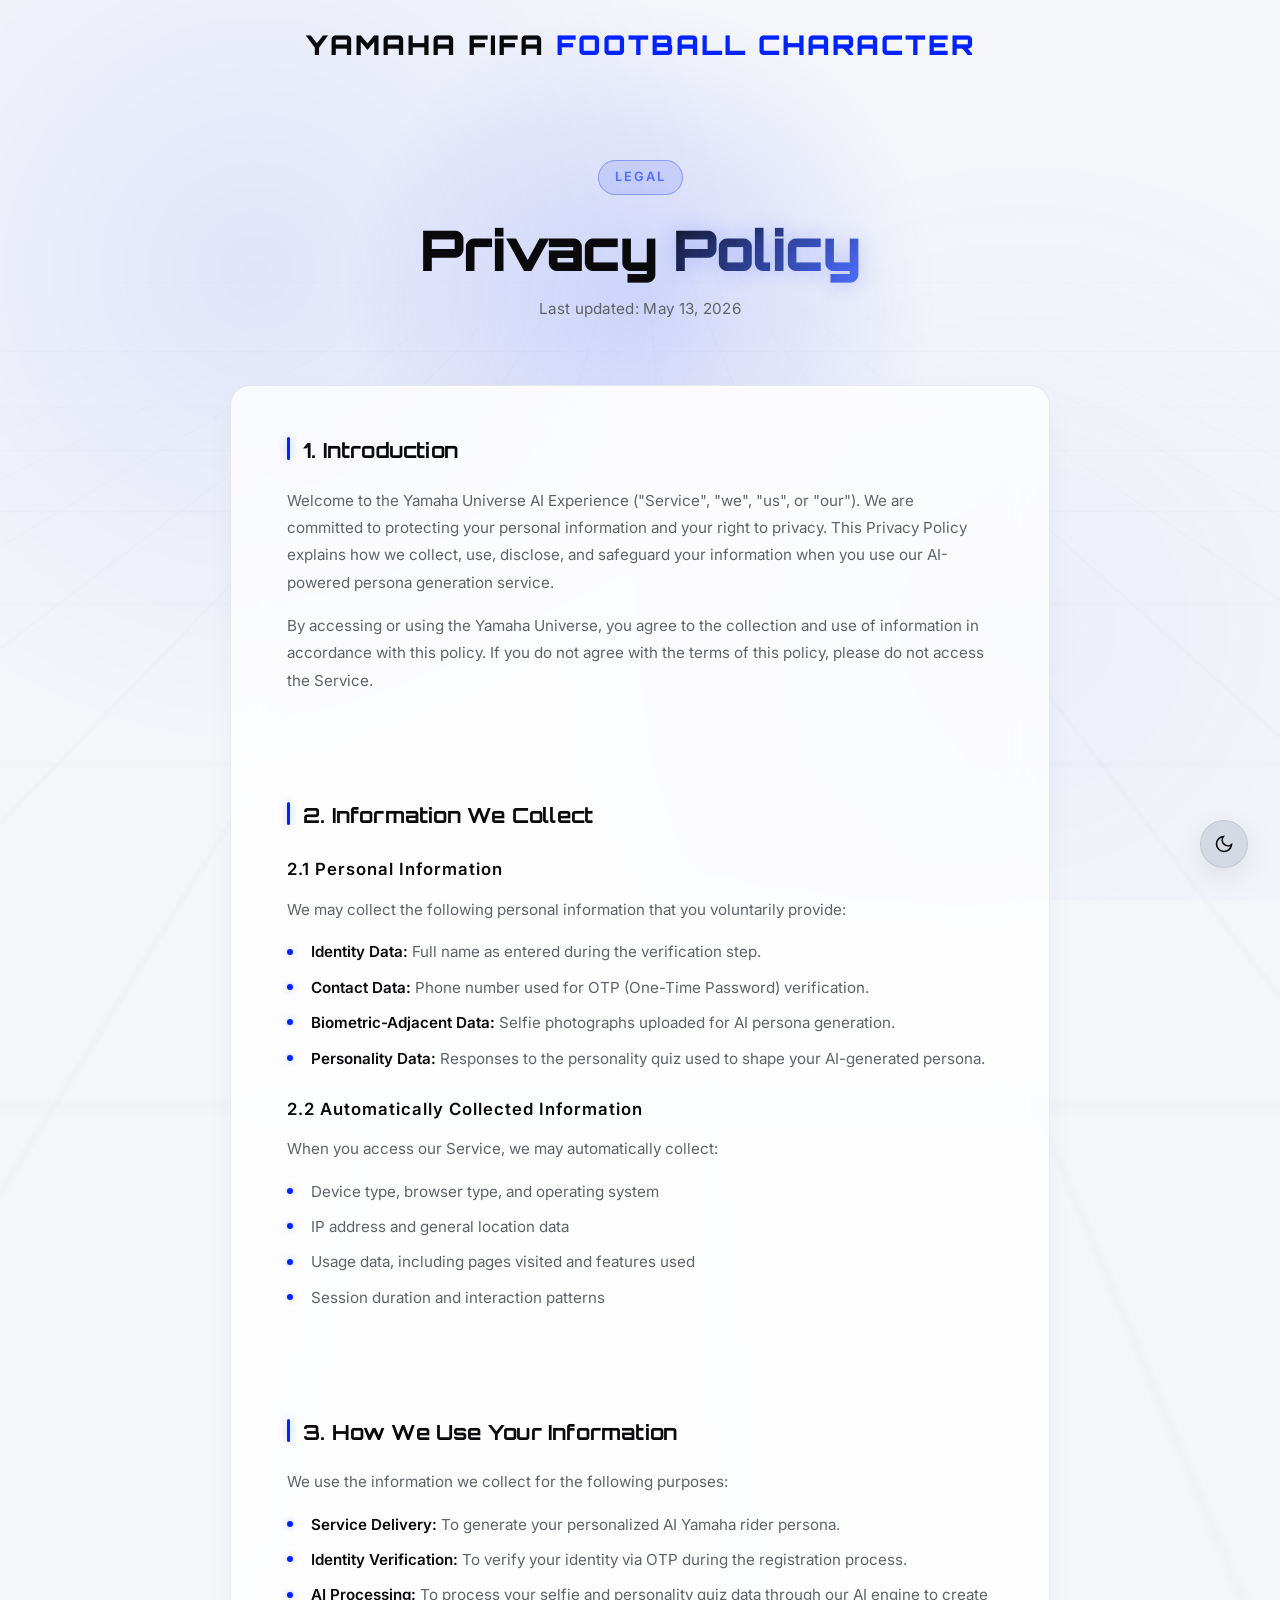
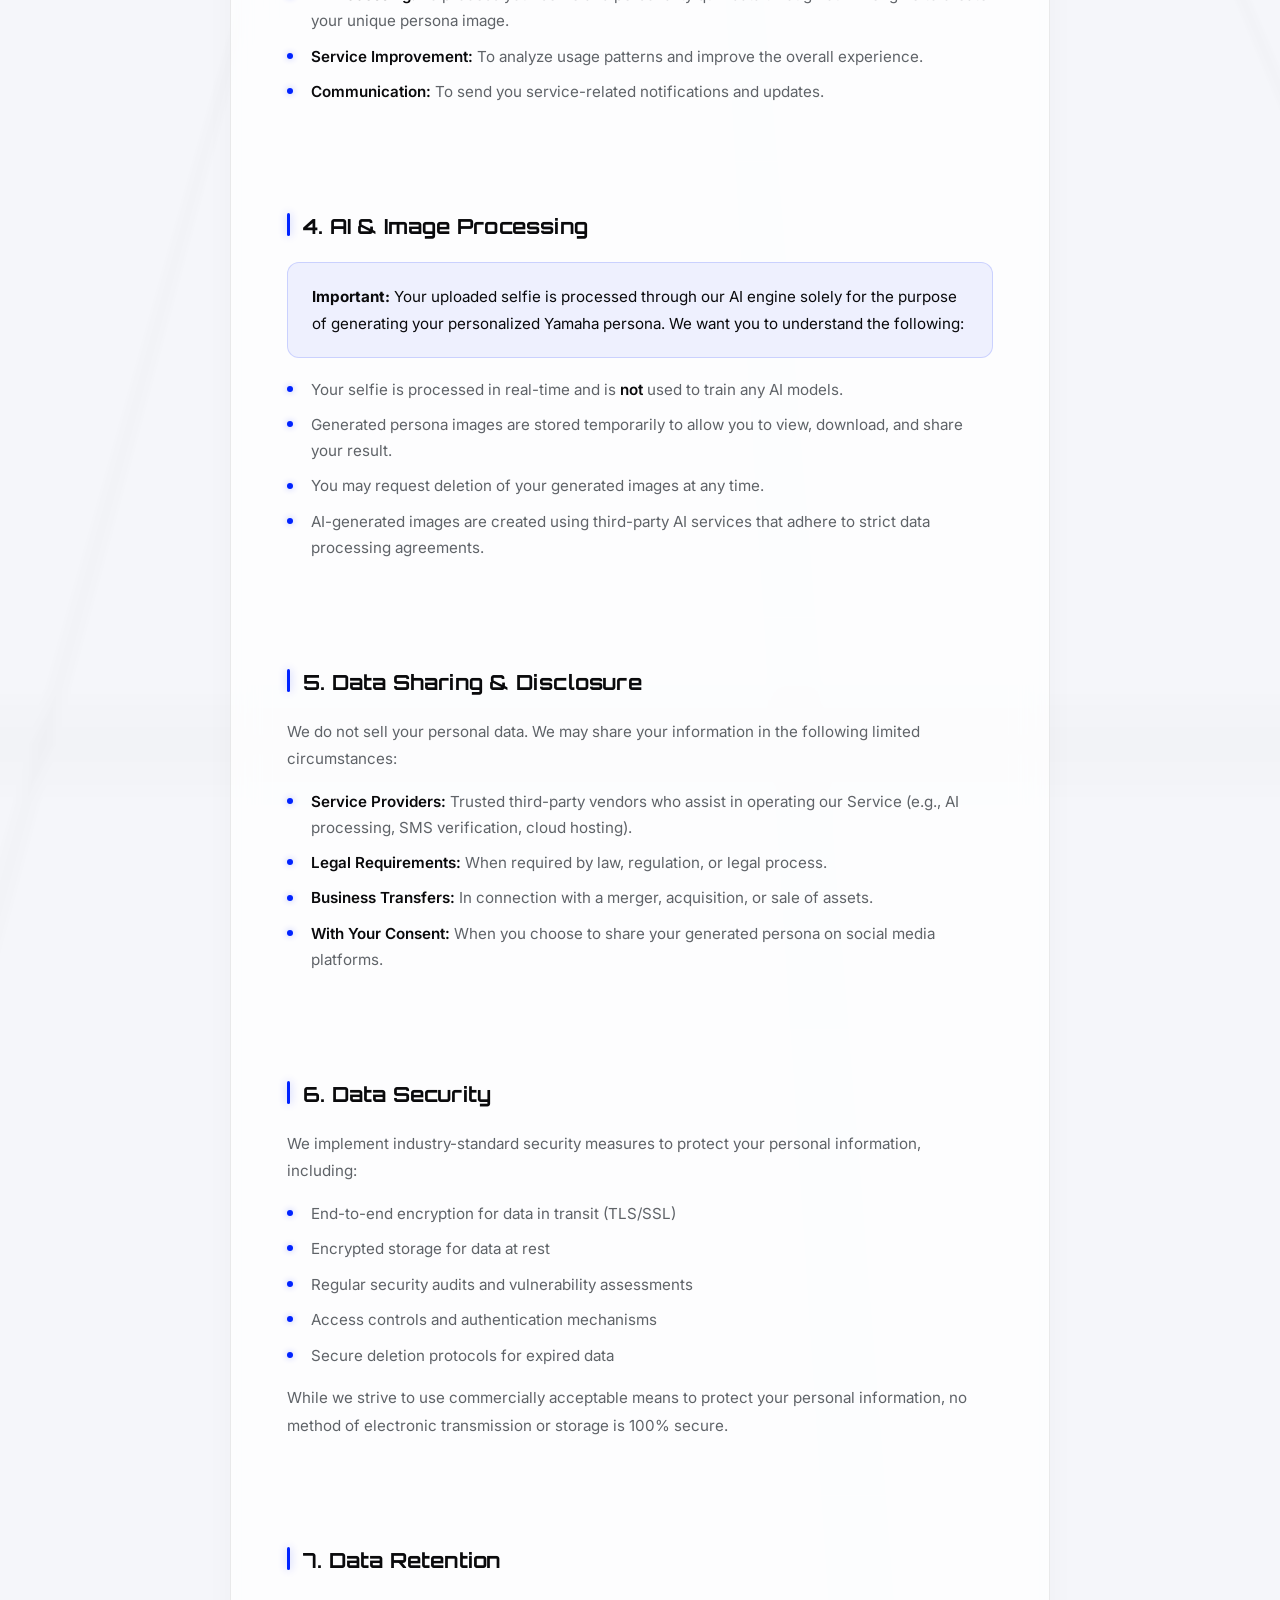
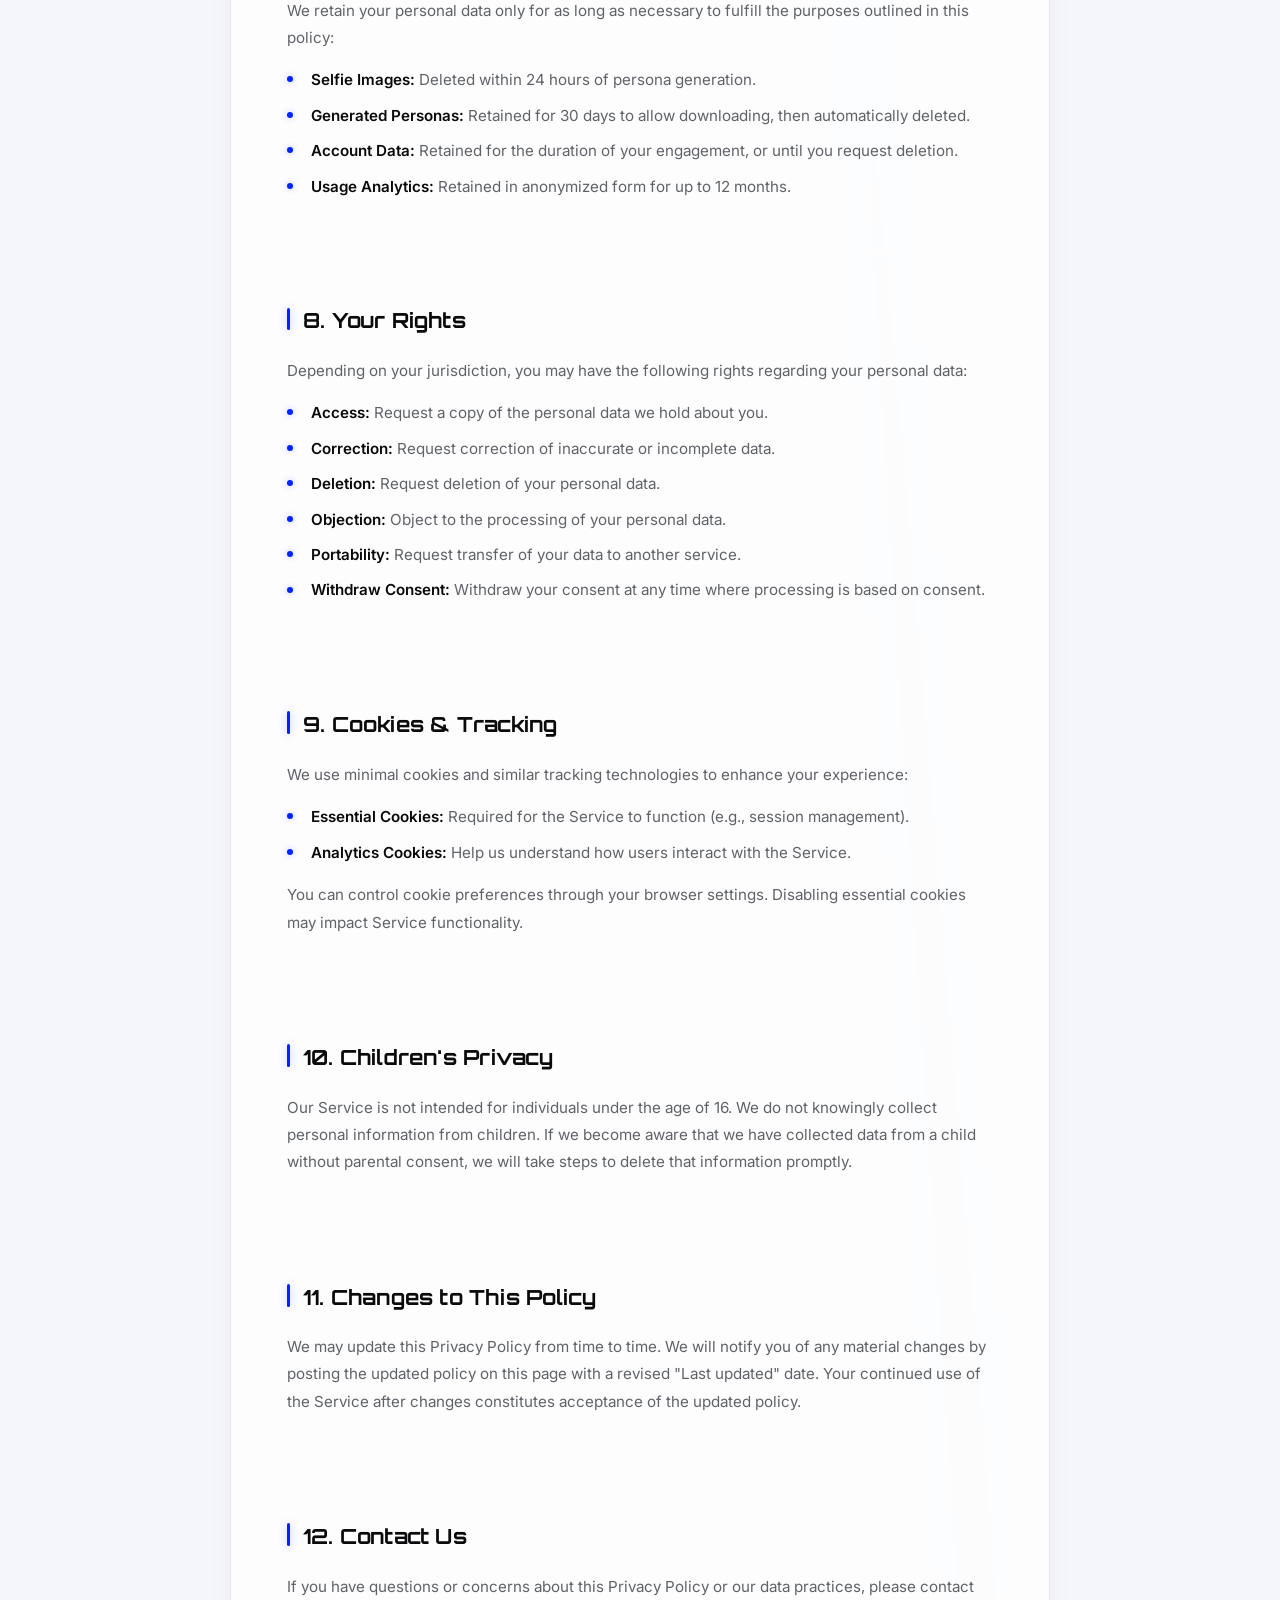
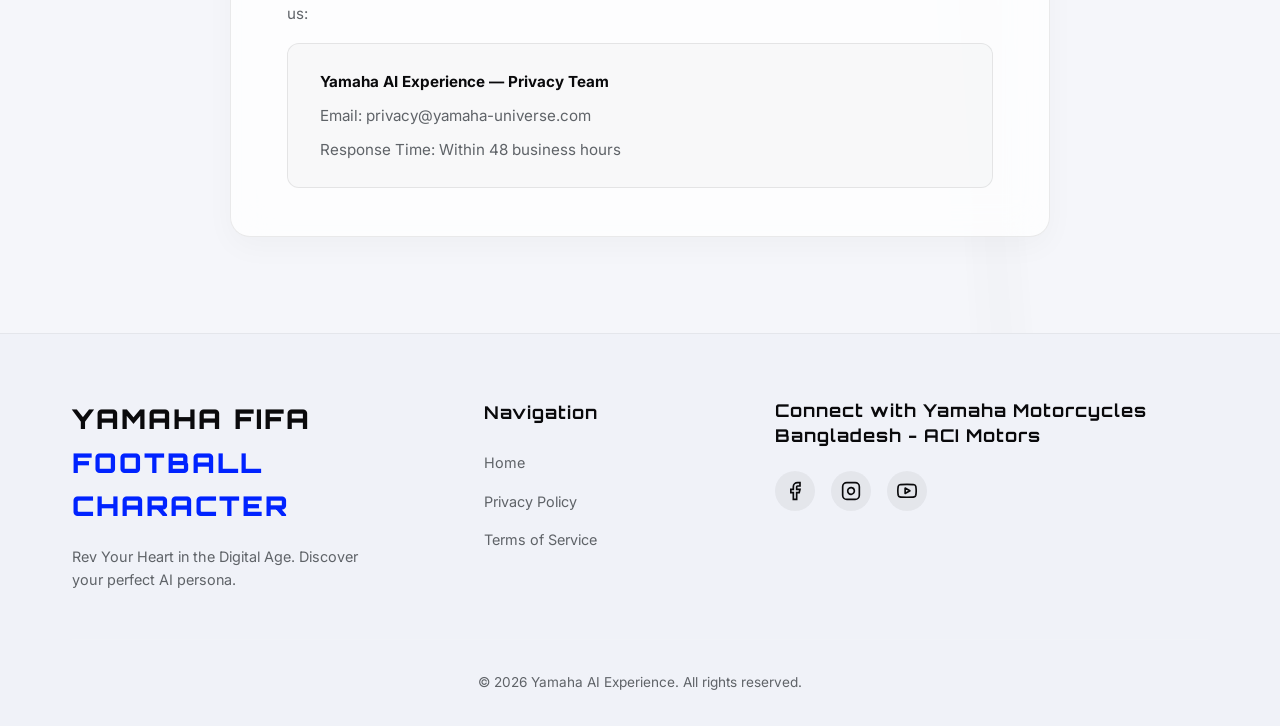
==== commit b84c0a47: "seo image update 2.1.7" ====
--- a/privacy-policy.html
+++ b/privacy-policy.html
@@ -14,18 +14,20 @@
     <meta property="og:description"
         content="Privacy Policy for the Yamaverse AI Experience. Learn how we collect, use, and protect your personal data.">
     <meta property="og:url" content="https://yamaverse.online/privacy-policy.html">
-    <meta property="og:image" content="https://yamaverse.online/assets/Yamaha_Persona-1.jpg">
+    <meta property="og:image" content="https://yamaverse.online/assets/Yamaha_Persona-1.webp">
 
     <!-- Twitter -->
     <meta name="twitter:card" content="summary_large_image">
     <meta name="twitter:title" content="Privacy Policy — Yamaverse">
     <meta name="twitter:description"
         content="Privacy Policy for the Yamaverse AI Experience. Learn how we collect, use, and protect your personal data.">
-    <meta name="twitter:image" content="https://yamaverse.online/assets/Yamaha_Persona-1.jpg">
+    <meta name="twitter:image" content="https://yamaverse.online/assets/Yamaha_Persona-1.webp">
 
     <link rel="preconnect" href="https://fonts.googleapis.com">
     <link rel="preconnect" href="https://fonts.gstatic.com" crossorigin>
-    <link href="https://fonts.googleapis.com/css2?family=Inter:wght@300;400;500;600&family=Orbitron:wght@500;700;900&display=swap" rel="stylesheet">
+    <link
+        href="https://fonts.googleapis.com/css2?family=Inter:wght@300;400;500;600&family=Orbitron:wght@500;700;900&display=swap"
+        rel="stylesheet">
     <link rel="stylesheet" href="css/style.css">
     <link rel="stylesheet" href="css/legal.css">
 
--- a/css/style.css
+++ b/css/style.css
@@ -28,8 +28,8 @@
 [data-theme="light"] {
     --bg-dark: #f5f6fa;
     --bg-surface: #ffffff;
-    --bg-card: rgba(240, 242, 248, 0.7);
-    --bg-card-hover: rgba(230, 234, 245, 0.9);
+    --bg-card: rgba(255, 255, 255, 0.75);
+    --bg-card-hover: rgba(255, 255, 255, 0.9);
     --text-primary: #0a0a0c;
     --text-secondary: #5f6368;
     --border-color: rgba(0, 0, 0, 0.08);
@@ -1205,12 +1205,20 @@
     box-shadow: 0 4px 30px rgba(0, 0, 0, 0.05);
 }
 
+[data-theme="light"] .glass-panel {
+    box-shadow: 0 10px 30px rgba(0, 0, 0, 0.03), 0 1px 8px rgba(0, 0, 0, 0.01);
+}
+
+[data-theme="light"] .step-card:hover {
+    box-shadow: 0 20px 40px rgba(0, 35, 255, 0.06), 0 1px 10px rgba(0, 35, 255, 0.02);
+}
+
 /* Theme Toggle Button Styles */
 .theme-toggle-btn {
     position: fixed;
     bottom: 2rem;
     right: 2rem;
-    background: rgba(10, 12, 16, 0.8);
+    background: rgba(100, 116, 139, 0.25);
     border: 1px solid var(--border-color);
     color: var(--text-main);
     width: 48px;
@@ -1224,23 +1232,23 @@
     backdrop-filter: blur(12px);
     -webkit-backdrop-filter: blur(12px);
     z-index: 999;
-    box-shadow: 0 10px 30px rgba(0, 0, 0, 0.5);
+    box-shadow: 0 10px 30px rgba(0, 0, 0, 0.25);
 }
 
 .theme-toggle-btn:hover {
-    background: rgba(10, 12, 16, 0.95);
+    background: rgba(100, 116, 139, 0.4);
     border-color: var(--cyan);
     box-shadow: 0 0 20px var(--cyan-glow);
     transform: translateY(-3px);
 }
 
 [data-theme="light"] .theme-toggle-btn {
-    background: rgba(255, 255, 255, 0.8);
-    box-shadow: 0 10px 30px rgba(0, 0, 0, 0.1);
+    background: rgba(100, 116, 139, 0.2);
+    box-shadow: 0 10px 30px rgba(0, 0, 0, 0.08);
 }
 
 [data-theme="light"] .theme-toggle-btn:hover {
-    background: rgba(255, 255, 255, 0.95);
+    background: rgba(100, 116, 139, 0.35);
     border-color: var(--primary);
     box-shadow: 0 0 20px var(--primary-glow);
 }
